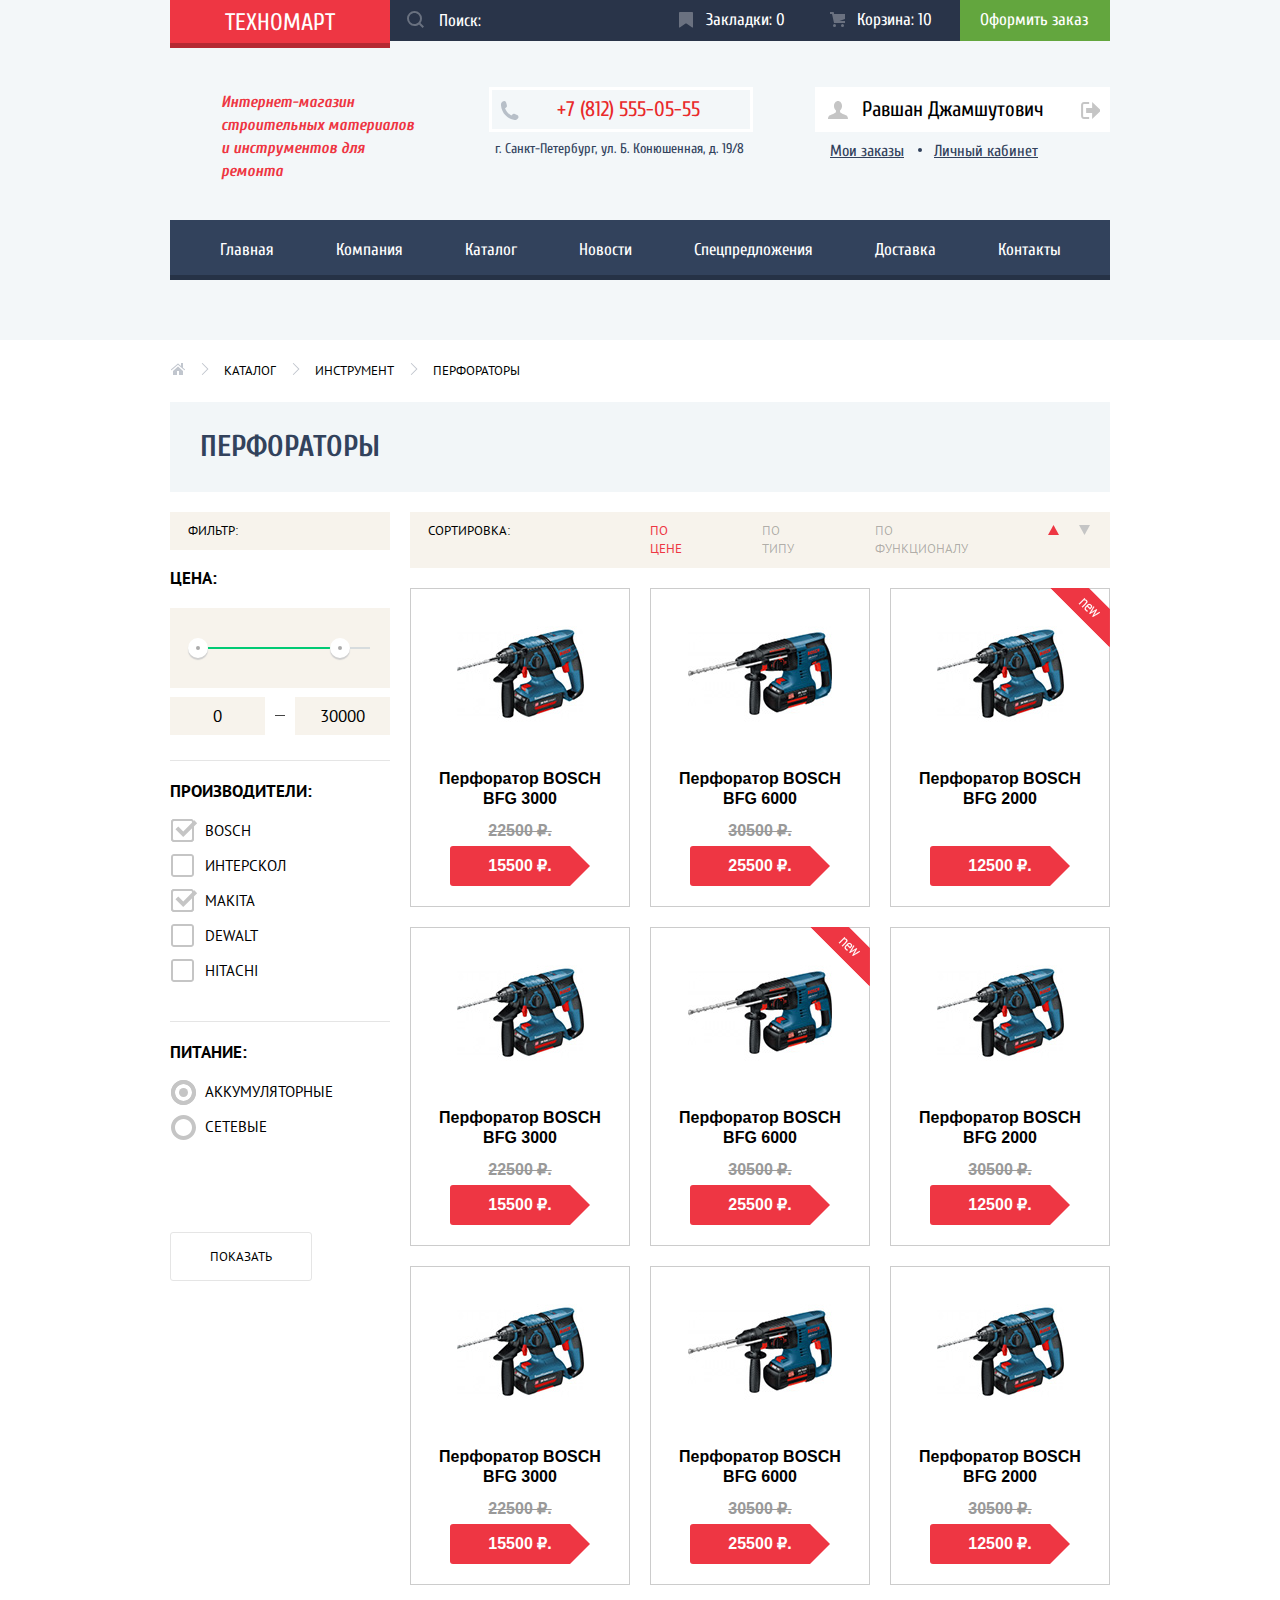
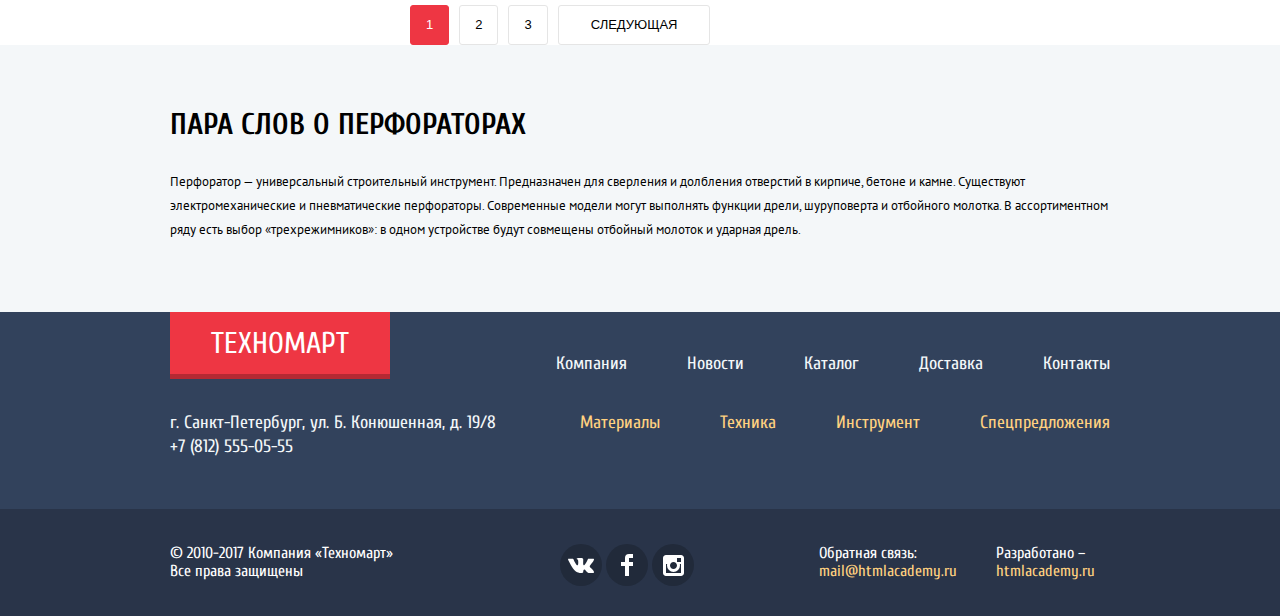
==== catalog.html @ 23a078c1 "2 линка в блоке юзер-меню" ====
<!DOCTYPE html>
<html lang="ru">
  <head>
    <meta charset="utf-8">
    <title>HTML Academy: Техномарт</title>
    <link href="css/normalize.css" rel="stylesheet">
    <link href="css/style.css" rel="stylesheet">
  </head>
  <body>    
    <header class="main-header">
      <div class="container">
        <div class="header-top">
          <a class="header-logo" href="index.html">Техномарт</a>
          <form class="search">
            <input class="input" type="text" placeholder="Поиск:">
            <button class="visually-hidden" type="submit">Найти</button>
          </form>
          <a class="book-cart" href="#">Закладки: 0</a>
          <a class="book-cart cart" href="#">Корзина: 10</a>
          <a class="checkout" href="#">Оформить заказ</a>
        </div>
      </div>
      <div class="container">
        <div class="header-middle">
          <h1 class="heading">Интернет-магазин строительных материалов и инструментов для ремонта</h1>
          <div class="header-contacts">
            <a href="tel:+78125550555">+7 (812) 555-05-55</a>
            <p>г. Санкт-Петербург, ул. Б. Конюшенная, д. 19/8</p>
          </div>
          <div class="menu">
            <ul class="user-menu-exit">
              <li><a class="catalog-user-name" href="#">Равшан Джамшутович</a></li>
              <li><a class="catalog-user-logout" href="#"></a></li>
            </ul>
            <ul class="user-menu">
              <li><a href="#">Мои заказы</a></li>
              <li><a href="#">Личный кабинет</a></li>
            </ul>
          </div>
        </div>
      </div>
      <div class="container">
        <nav class="main-navigation">
          <ul class="header-top-navigation">
            <li><a href="index.html">Главная</a></li>
            <li><a href="about-us.html">Компания</a></li>
            <li><a>Каталог</a></li>
            <li><a href="news.html">Новости</a></li>
            <li><a href="special-offers.html">Спецпредложения</a></li>
            <li><a href="delivery.html">Доставка</a></li>
            <li><a href="contacts.html">Контакты</a></li>
          </ul>
        </nav>
      </div>
    </header>
    
    <div class="container">
      <ul class="breadcrumbs-catalog">
        <li>
          <a href="index.html"><svg class="home" xmlns="http://www.w3.org/2000/svg" width="15" height="12" viewBox="0 0 15 12"><g fill="#C1C6CE"><path d="M3 8v4h4V8h2v4h4V8L8 3.516z"/><path d="M14.831 6.365L13 4.751V0h-2v2.987L8.332.635c-.02-.017-.043-.023-.064-.037a.465.465 0 0 0-.08-.047.551.551 0 0 0-.095-.024C8.062.521 8.032.515 8 .515c-.031 0-.061.006-.092.012a.46.46 0 0 0-.095.025c-.028.011-.053.029-.08.046-.021.014-.045.02-.064.037l-6.498 5.73a.501.501 0 0 0 .33.875.497.497 0 0 0 .331-.125L8 1.677l6.169 5.438a.501.501 0 0 0 .662-.75z"/></g></svg></a><svg xmlns="http://www.w3.org/2000/svg" width="8" height="12" viewBox="0 0 8 12"><path fill="#C1C6CE" d="M7.237 5.642L1.729.133a.506.506 0 1 0-.716.716L6.163 6l-5.151 5.15a.507.507 0 0 0 .716.717l5.509-5.509a.504.504 0 0 0 0-.716z"/></svg>
        </li>
        <li>
          <a href="catalog.html">Каталог</a><svg xmlns="http://www.w3.org/2000/svg" width="8" height="12" viewBox="0 0 8 12"><path fill="#C1C6CE" d="M7.237 5.642L1.729.133a.506.506 0 1 0-.716.716L6.163 6l-5.151 5.15a.507.507 0 0 0 .716.717l5.509-5.509a.504.504 0 0 0 0-.716z"/></svg>
        </li>
        <li>
          <a href="#">Инструмент</a><svg xmlns="http://www.w3.org/2000/svg" width="8" height="12" viewBox="0 0 8 12"><path fill="#C1C6CE" d="M7.237 5.642L1.729.133a.506.506 0 1 0-.716.716L6.163 6l-5.151 5.15a.507.507 0 0 0 .716.717l5.509-5.509a.504.504 0 0 0 0-.716z"/></svg>
        </li>
        <li>
          <a>Перфораторы</a>
        </li>
      </ul>
    </div>

    <main>
      <div class="container">
        <div class="catalog-h1">
          <h1>Перфораторы</h1>
        </div>
        <div class="catalog-columns">
          <section class="container-filters">            
            <form class="filter" method="get" action="#">
              <h2 class="filter-h2">Фильтр:</h2>
              <fieldset class="filter-item">
                <legend>Цена:</legend>
                <div class="range-filter">
                  <div class="range-controls">
                    <div class="scale">
                      <div class="bar"></div>
                    </div>
                    <div class="toggle toggle-min"></div>
                    <div class="toggle toggle-max"></div>
                  </div>
                  <div class="price-controls">
                    <label class="min-price">
                      <input name="min-price" type="text" value="0">
                    </label>                    
                    <label class="max-price"><span class="hyphen"></span>
                      <input name="max-price" type="text" value="30000">
                    </label>
                  </div>                  
                </div>
              </fieldset>

              <fieldset class="filter-item">
                <legend>Производители:</legend>
                <ul>
                  <li class="filter-option">
                    <input class="visually-hidden filter-input filter-input-checkbox" type="checkbox" name="bosch" id="filter-bosch" checked>
                    <label for="filter-bosch">bosch</label>
                  </li>
                  <li class="filter-option">
                    <input class="visually-hidden filter-input filter-input-checkbox" type="checkbox" name="interskol" id="filter-interskol">
                    <label for="filter-interskol">интерскол</label>
                  </li>
                  <li class="filter-option">
                    <input class="visually-hidden filter-input filter-input-checkbox" type="checkbox" name="manufacturers" id="filter-makita" checked>
                    <label for="filter-makita">makita</label>
                  </li>
                  <li class="filter-option">
                    <input class="visually-hidden filter-input filter-input-checkbox" type="checkbox" name="manufacturers" id="filter-dewalt">
                    <label for="filter-dewalt">dewalt</label>
                  </li>
                  <li class="filter-option">
                    <input class="visually-hidden filter-input filter-input-checkbox" type="checkbox" name="manufacturers" id="filter-hitachi">
                    <label for="filter-hitachi">hitachi</label>
                  </li>
                </ul>
              </fieldset>

              <fieldset class="filter-item">
                <legend>Питание:</legend>
                <ul>
                  <li class="filter-option">
                    <input class="visually-hidden filter-input filter-input-radio" type="radio" id="filter-accumulator" name="power" value="accumulator" checked>
                    <label for="filter-accumulator">аккумуляторные</label>
                  </li>
                  <li class="filter-option">
                    <input class="visually-hidden filter-input filter-input-radio" type="radio" id="filter-networked" name="power" value="networked">
                    <label for="filter-networked">сетевые</label>
                  </li>
                </ul>
              </fieldset>
              <button type="submit" class="filter-button">Показать</button>
            </form>
          </section>

          <section class="catalog-items">            
            <div class="sort">
              <h2>Сортировка:</h2>
              <ul class="sort-list">
                <li><a class="by-price" href="#">по цене</a></li>
                <li><a class="type" href="#">по типу</a></li>
                <li><a class="by-functionality" href="#">по функционалу</a></li>
                <li><a class="up" href="#"><svg xmlns="http://www.w3.org/2000/svg" width="11" height="10" viewBox="0 0 11 10"><path fill="#ee3643" d="M5.5 0L0 10h11z"/></svg></a></li>
                <li><a class="down" href="#"><svg xmlns="http://www.w3.org/2000/svg" width="11" height="10" viewBox="0 0 11 10"><path fill="#c5c5c5" d="M5.5 10L0 0h11"/></svg></a></li>
              </ul>
            </div>

            <div class="column">
              <div class="catalog-item">
                <div class="actions">
                  <a class="buy" href="#">Купить</a>
                  <a class="bookmark" href="#">В закладки</a>
                </div>
                <figure class="image">
                  <img class="catalog-item-image" src="img/snippet-3.jpg" width="127" height="112" alt="Перфоратор BOSCH BFG 3000">
                </figure>
                <div class="title">Перфоратор BOSCH BFG 3000</div>
                <div class="old-price">22500 ₽.</div>
                <div class="new-price">15500 ₽.</div>
              </div>
              <div class="catalog-item">
                <div class="actions">
                  <a class="buy" href="#">Купить</a>
                  <a class="bookmark" href="#">В закладки</a>
                </div>
                <figure class="image">
                  <img class="catalog-item-image" src="img/snippet-2.jpg" width="144" height="128" alt="Перфоратор BOSCH BFG 6000">
                </figure>
                <div class="title">Перфоратор BOSCH BFG 6000</div>
                <div class="old-price">30500 ₽.</div>
                <div class="new-price">25500 ₽.</div>
              </div>
              <div class="catalog-item">
                <div class="flag flag-new">Новинка</div>
                <div class="actions">
                  <a class="buy" href="#">Купить</a>
                  <a class="bookmark" href="#">В закладки</a>
                </div>
                <figure class="image">
                  <img class="catalog-item-image" src="img/snippet-3.jpg" width="127" height="112" alt="Перфоратор BOSCH BFG 2000">
                </figure>
                <div class="title">Перфоратор BOSCH BFG 2000</div>
                <div class="old-price hidden">22500 ₽.</div>
                <div class="new-price">12500 ₽.</div>
              </div>
              <div class="catalog-item">
                <div class="actions">
                  <a class="buy" href="#">Купить</a>
                  <a class="bookmark" href="#">В закладки</a>
                </div>
                <figure class="image">
                  <img class="catalog-item-image" src="img/snippet-3.jpg" width="127" height="112" alt="Перфоратор BOSCH BFG 3000">
                </figure>
                <div class="title">Перфоратор BOSCH BFG 3000</div>
                <div class="old-price">22500 ₽.</div>
                <div class="new-price">15500 ₽.</div>
              </div>
              <div class="catalog-item">
                <div class="flag flag-new">Новинка</div>
                <div class="actions">
                  <a class="buy" href="#">Купить</a>
                  <a class="bookmark" href="#">В закладки</a>
                </div>
                <figure class="image">
                  <img class="catalog-item-image" src="img/snippet-2.jpg" width="144" height="128" alt="Перфоратор BOSCH BFG 6000">
                </figure>
                <div class="title">Перфоратор BOSCH BFG 6000</div>
                <div class="old-price">30500 ₽.</div>
                <div class="new-price">25500 ₽.</div>
              </div>
              <div class="catalog-item">
                <div class="actions">
                  <a class="buy" href="#">Купить</a>
                  <a class="bookmark" href="#">В закладки</a>
                </div>
                <figure class="image">
                  <img class="catalog-item-image" src="img/snippet-3.jpg" width="127" height="112" alt="Перфоратор BOSCH BFG 2000">
                </figure>
                <div class="title">Перфоратор BOSCH BFG 2000</div>
                <div class="old-price">30500 ₽.</div>
                <div class="new-price">12500 ₽.</div>
              </div>
              <div class="catalog-item">
                <div class="actions">
                  <a class="buy" href="#">Купить</a>
                  <a class="bookmark" href="#">В закладки</a>
                </div>
                <figure class="image">
                  <img class="catalog-item-image" src="img/snippet-3.jpg" width="127" height="112" alt="Перфоратор BOSCH BFG 3000">
                </figure>
                <div class="title">Перфоратор BOSCH BFG 3000</div>
                <div class="old-price">22500 ₽.</div>
                <div class="new-price">15500 ₽.</div>
              </div>
              <div class="catalog-item">
                <div class="actions">
                  <a class="buy" href="#">Купить</a>
                  <a class="bookmark" href="#">В закладки</a>
                </div>
                <figure class="image">
                  <img class="catalog-item-image" src="img/snippet-2.jpg" width="144" height="128" alt="Перфоратор BOSCH BFG 6000">
                </figure>
                <div class="title">Перфоратор BOSCH BFG 6000</div>
                <div class="old-price">30500 ₽.</div>
                <div class="new-price">25500 ₽.</div>
              </div>
              <div class="catalog-item">
                <div class="actions">
                  <a class="buy" href="#">Купить</a>
                  <a class="bookmark" href="#">В закладки</a>
                </div>
                <figure class="image">
                  <img class="catalog-item-image" src="img/snippet-3.jpg" width="127" height="112" alt="Перфоратор BOSCH BFG 2000">
                </figure>
                <div class="title">Перфоратор BOSCH BFG 2000</div>
                <div class="old-price">30500 ₽.</div>
                <div class="new-price">12500 ₽.</div>
              </div>              
            </div>

            <ul class="pagination-list">
              <li class="pagination-item pagination-item-current"><a>1</a></li>
              <li class="pagination-item"><a href="#">2</a></li>
              <li class="pagination-item"><a href="#">3</a></li>
              <li class="pagination-item pagination-next"><a href="#">Следующая</a></li>
            </ul>
          </section>
        </div>
      </div>

      <div class="description">
        <div class="container">
          <h2>Пара слов о перфораторах</h2>
          <p>
            Перфоратор — универсальный строительный инструмент. Предназначен для сверления и долбления отверстий в кирпиче, бетоне и камне.
            Существуют электромеханические и пневматические перфораторы. Современные модели могут выполнять функции дрели, шуруповерта и отбойного молотка. В ассортиментном ряду есть выбор «трехрежимников»: в одном устройстве будут совмещены отбойный молоток и ударная дрель.
          </p>
        </div>
      </div>
    </main>

    <footer class="main-footer">
      <div class="container">
        <div class="footer-top">
          <a class="footer-logo">Техномарт</a>
          <ul class="footer-top-nav">
            <li><a href="#">Компания</a></li>
            <li><a href="#">Новости</a></li>
            <li><a href="catalog.html">Каталог</a></li>
            <li><a href="#">Доставка</a></li>
            <li><a href="#">Контакты</a></li>
          </ul>
        </div>
        <div class="footer-middle">
          <address class="footer-contacts">
            г. Санкт-Петербург, ул. Б. Конюшенная, д. 19/8<br>
            +7 (812) 555-05-55
          </address>
          <ul class="footer-bottom-nav">
            <li><a href="materials.html">Материалы</a></li>
            <li><a href="equipment.html">Техника</a></li>
            <li><a href="tool.html">Инструмент</a></li>
            <li><a href="special-offers.html">Спецпредложения</a></li>
          </ul>
        </div>
      </div>
      <div class="footer-bottom-block">
        <div class="container">
          <div class="footer-bottom">
            <p class="copyright">
              &copy; 2010-2017 Компания «Техномарт»<br>
              Все права защищены
            </p>
            <ul class="social-buttons">
              <li><a class="social-button" href="#" aria-label="Вконтакте"><svg xmlns="http://www.w3.org/2000/svg" width="26" height="15" viewBox="0 0 26 15"><path fill="#FFF" d="M16.138 11.51c.956-.309 2.18 2.04 3.483 2.939.978.681 1.727.534 1.727.534l3.473-.05s1.815-.112.957-1.554c-.071-.12-.503-1.069-2.585-3.022-2.177-2.043-1.882-1.712.739-5.244 1.597-2.153 2.236-3.468 2.036-4.028-.192-.539-1.365-.399-1.365-.399L20.69.713c-.381.001-.704.119-.851.515-.003.004-.621 1.666-1.445 3.079-1.741 2.989-2.436 3.148-2.724 2.961-.661-.433-.494-1.737-.494-2.664 0-2.897.432-4.105-.846-4.417-.427-.104-.739-.172-1.828-.182-1.392-.021-2.574 0-3.244.329-.445.223-.786.712-.579.74.26.035.843.16 1.155.586.401.552.389 1.789.389 1.789s.229 3.411-.54 3.834c-.528.29-1.25-.302-2.803-3.016-.793-1.388-1.392-2.922-1.392-2.922s-.116-.285-.326-.441c-.25-.185-.6-.244-.6-.244L.848.684S.29.7.085.946c-.182.218-.015.668-.015.668s2.909 6.881 6.203 10.347c3.02 3.182 6.452 2.971 6.452 2.971h1.555s.469-.054.709-.312c.224-.24.214-.691.214-.691s-.031-2.109.935-2.419z"/></svg></a></li>
              <li><a class="social-button" href="#" aria-label="Фейсбук"><svg xmlns="http://www.w3.org/2000/svg" width="12" height="22" viewBox="0 0 12 22"><path fill="#FFF" d="M12 4V0H8a4 4 0 0 0-4 4v4H0v4h4v10h4V12h4V8H8V4h4z"/></svg></a></li>
              <li><a class="social-button" href="#" aria-label="Инстаграм"><svg xmlns="http://www.w3.org/2000/svg" width="21" height="21" viewBox="0 0 21 21"><path fill="#FFF" d="M18 0H3C1.35 0 0 1.35 0 3v15c0 1.65 1.35 3 3 3h15c1.65 0 3-1.35 3-3V3c0-1.65-1.35-3-3-3zm-7.5 7c1.93 0 3.5 1.57 3.5 3.5S12.43 14 10.5 14 7 12.43 7 10.5 8.57 7 10.5 7zM18 18H3V9h1.181A6.504 6.504 0 0 0 4 10.5a6.5 6.5 0 1 0 13 0 6.45 6.45 0 0 0-.181-1.5H18v9zm0-11h-4V3h4v4z"/></svg></a></li>
            </ul> 
            <p class="academy">
              Обратная связь:
              <a href="mailto:mail@htmlacademy.ru">mail@htmlacademy.ru</a>
            </p>
            <p class="academy">
              Разработано &#8211;
              <a href="https://htmlacademy.ru/intensive/htmlcss">htmlacademy.ru</a>
            </p>
          </div>
        </div>
      </div>
    </footer>

    <section class="modal modal-cart visually-hidden">
      <p>Товар добавлен в корзину!</p>
      <div class="buttonz">
        <a class="modal-cart-button" href="#" tabindex="0">Оформить заказ</a>
        <a class="modal-cart-button" href="#" tabindex="0">Продолжить покупки</a>
      </div>
      <button class="modal-close" type="button">Закрыть</button>
    </section>    
  </body>
</html>
---- css/style.css ----
@import url(https://fonts.googleapis.com/css?family=Cuprum:400,400i,700|PT+Sans:400,700&amp;subset=cyrillic);

body {
  margin: 0;

  font-weight: normal;
  font-family: "Cuprum", Arial, sans-serif;
  color: #000000;

  background-color: #ffffff;
}

a {
  text-decoration: none;
}

ul {
  list-style: none;
}

.container {
  width: 940px;
  margin: 0 auto;
  padding: 0 10px;
}

.header-container {
  display: flex;
  flex-direction: column;
}

.catalog-item .hidden {
  visibility: hidden;
}

.visually-hidden:not(:focus):not(:active),
input[type="checkbox"].visually-hidden,
input[type="radio"].visually-hidden {
  position: absolute;

  width: 1px;
  height: 1px;
  margin: -1px;
  padding: 0;
  overflow: hidden;

  white-space: nowrap;

  border: 0;

  clip: rect(0 0 0 0);
  clip-path: inset(100%);
}

.main-header {
  width: 100%;
  padding-bottom: 60px;

  background-color: #f3f7f9;
}

.header-top {
  position: relative;

  display: flex;
  flex-wrap: wrap;
  justify-content: flex-end;
  margin-bottom: 46px;

  background-color: #293449;
}

.header-middle {
  display: flex;
  justify-content: space-between;
  margin-bottom: 37px;
}


.header-top a {
  display: block;
  padding-top: 11px;
  padding-bottom: 12px;

  font-size: 17px;
  line-height: 18px;
  text-align: center;
  color: #ffffff;
}

.header-top .header-logo {
  position: absolute;
  top: 0;
  left: 0;

  min-width: 220px;
  padding-top: 11px;
  padding-bottom: 13px;

  font-size: 24px;
  line-height: 24px;
  color: #ffffff;
  text-transform: uppercase;

  background-color: #ee3643;
  box-shadow: inset 0 -5px 0 0 rgba(0, 0, 0, 0.24);
}

.header-logo:hover {
  background-color: #ca2c37;
}

.header-logo:active {
  background-color: #ba2732;
}

.header-top .search {
  position: absolute;
  left: 220px;

  display: block;
  width: 270px;
}

.search input {
  position: relative;

  min-width: 220px;
  padding-top: 12px;
  padding-bottom: 11px;
  padding-left: 49px;

  font-size: 17px;
  line-height: 18px;

  background-color: #293449;
  background-image: url("../img/sprites/icon-search.svg");
  background-repeat: no-repeat;
  background-position: top 11px left 17px;
  border: 0;
}

.search input:hover {
  background-color: #212a3a;
  background-image: url("../img/sprites/icon-search-white.svg");
}

.search input:active {
  background-color: #293449;
}

.search input:focus {
  background-color: #ffffff;
  background-image: url("../img/sprites/icon-search-focus.svg");
}

.search input::-webkit-input-placeholder {
  color: #ffffff;
}
.search input::-moz-placeholder {
  color: #ffffff;
}
.search input::-ms-input-placeholder {
  color: #ffffff;
}
.search input::placeholder {
  color: #ffffff;
}

.search input:focus::-webkit-input-placeholder {
  color: #000000;
}
.search input:focus::-moz-placeholder {
  color: #000000;
}
.search input:focus::-ms-input-placeholder {
  color: #000000;
}
.search input:focus::placeholder {
  color: #000000;
}

.header-top .book-cart {
  position: relative;

  padding-right: 28px;
  padding-left: 44px;
}

.book-cart:hover {
  background-color: #212a3a;
}

.book-cart:active {
  color: rgba(255, 255, 255, 0.6);

  background-color: #161d29;
}

.book-cart::before {
  content: "";
  position: absolute;
  top: 12px;
  left: 17px;

  width: 15px;
  height: 16px;

  background-image: url("../img/sprites/icon-bookmark.svg");
  background-repeat: no-repeat;
  background-position: 0 0;
  opacity: 0.3;
}

.cart::before {
  background-image: url("../img/sprites/icon-cart.svg");
}

.book-cart:hover::before {
  opacity: 1;
}

.book-cart:active::before {
  opacity: 0.6;
}

.book-cart:focus::before {
  opacity: 0.5;
}

.checkout {
  padding-right: 22px;
  padding-left: 20px;

  background-color: #63a63e;
}

.checkout:hover {
  background-color: #5fbb2d;
}

.checkout:active {
  color: rgba(255, 255, 255, 0.5);

  background-color: #518534;
}

.heading {
  width: 200px;
  margin: 0;
  margin-right: 55px;
  padding-left: 51px;

  font-size: 16px;
  line-height: 23px;
  color: #ee3643;
  font-style: italic;
}

.header-middle h1 {
  padding-top: 4px;
}

.header-contacts {
  display: flex;
  flex-direction: column;
  margin-right: 50px;

  font-family: "Cuprum", Arial, sans-serif;
}

.header-contacts a {
  position: relative;

  width: auto;
  padding-top: 9px;
  padding-right: 50px;
  padding-bottom: 9px;
  padding-left: 65px;

  font-size: 21px;
  line-height: 21px;
  text-align: center;
  color: #e9292a;

  border: 3px solid #ffffff;
}

.header-contacts a::before {
  content: "";
  position: absolute;
  top: 11px;
  left: 8px;

  width: 19px;
  height: 19px;

  background-image: url("../img/sprites/icon-phone.svg");
  background-repeat: no-repeat;
  background-position: 0 0;
}

.header-contacts p {
  margin: 0;
  padding-top: 5px;
  padding-left: 6px;

  font-size: 14px;
  line-height: 24px;
  color: #32425c;
}

.user-login {
  display: flex;
  margin: 0;
  padding: 0;

  font-size: 21px;
  line-height: 21px;
}

.user-login a {
  display: block;
  padding-top: 14px;
  padding-right: 25px;
  padding-bottom: 15px;
  padding-left: 25px;

  color: #000000;

  background-color: #ffffff;
}

.user-login li:first-child {
  margin-right: 10px;
}

.user-login a:hover {
  color: #ee3643;
}

.user-login a:active {
  color: rgba(0, 0, 0, 0.3);
}

.user-login .enter {
  position: relative;

  padding-left: 42px;
}

.enter::before {
  content: "";
  position: absolute;
  top: 16px;
  left: 10px;

  width: 20px;
  height: 17px;

  background-image: url("../img/sprites/icon-login.svg");
  background-repeat: no-repeat;
  background-position: 0 0;
}

.enter:hover::before {
  background-image: url("../img/sprites/icon-login-hover.svg");
}

.enter:active::before {
  background-image: url("../img/sprites/icon-login.svg");
}

.user-menu-exit {
  display: flex;
  justify-content: space-between;
  margin: 0;
  padding: 0;
}

.user-menu-exit .catalog-user-name {
  position: relative;

  display: block;
  padding-top: 12px;
  padding-right: 20px;
  padding-bottom: 12px;
  padding-left: 47px;

  font-size: 21px;
  line-height: 21px;
  color: #000000;

  background-color: #ffffff;
}

.user-menu-exit .catalog-user-name:hover {
  color: #ee3643;
}

.user-menu-exit .catalog-user-name:active {
  color: rgba(0, 0, 0, 0.3);
}

.user-menu-exit .catalog-user-name::before {
  content: "";
  position: absolute;
  top: 14px;
  left: 13px;

  width: 20px;
  height: 18px;

  background-image: url("../img/sprites/icon-user.svg");
  background-repeat: no-repeat;
  background-position: 0 0;
}

.user-menu-exit .catalog-user-name:hover::before {
  background-image: url("../img/sprites/icon-user-hover.svg");
}

.user-menu-exit .catalog-user-name:active::before {
  background-image: url("../img/sprites/icon-user.svg");
}

.user-menu-exit .catalog-user-logout {
  position: relative;

  display: block;
  padding-top: 25px;
  padding-right: 26px;
  padding-bottom: 20px;
  padding-left: 20px;

  background-color: #ffffff;
}

.user-menu-exit .catalog-user-logout::after {
  content: "";
  position: absolute;
  top: 15px;
  right: 10px;

  width: 20px;
  height: 17px;

  background-image: url("../img/sprites/icon-logout.svg");
  background-repeat: no-repeat;
  background-position: 0 0;
}

.user-menu-exit .catalog-user-logout:hover::after {
  background-image: url("../img/sprites/icon-logout-hover.svg");
}

.user-menu-exit .catalog-user-logout:active::after {
  background-image: url("../img/sprites/icon-logout.svg");
}

.user-menu {
  position: relative;

  display: flex;
  justify-content: flex-start;
  margin: 0;
  padding: 0;
}

.user-menu li:nth-child(2n)::before {
  content: "";
  position: absolute;
  top: 16px;
  left: 103px;

  width: 4px;
  height: 4px;

  background-color: #32425c;
  border-radius: 50%;
}

.user-menu a {
  display: block;
  padding: 10px 15px;

  color: #32425c;
  text-decoration: underline;
}

.user-menu-exit {
  font-size: 21px;
}

.user-menu-exit a {
  color: #000000;
}

.user-menu-exit a:active {
  color: rgba(0, 0, 0, 0.3);
}

.user-menu {
  font-size: 16px;
  line-height: 18px;
}

.user-menu a {
  color: #32425c;
  text-decoration: underline;
}

.user-menu a:hover {
  color: #ee3643;
}

.user-menu a:active {
  color: rgba(50, 66, 92, 0.3);
}

.breadcrumbs-catalog {
  display: flex;
  flex-wrap: wrap;
  justify-content: flex-start;
  margin: 0;
  padding: 0;
  padding-top: 22px;
  padding-bottom: 22px;

  font-size: 13px;
  line-height: 18px;
  font-family: "PT Sans", Arial, sans-serif;
  color: #000000;
  text-transform: uppercase;
}

.breadcrumbs-catalog a {
  color: #000000;
}

.breadcrumbs-catalog li {
  position: relative;

  margin-right: 15px;
}

.breadcrumbs-catalog svg {
  margin-left: 16px;
}

.breadcrumbs-catalog .home {
  margin-left: 0;
}

.main-navigation {
  display: flex;
  flex-direction: column;
  align-items: center;

  background-color: #32425c;
  box-shadow: inset 0 -5px 0 0 rgba(0, 0, 0, 0.24);
}

.footer-top-navigation,
.header-top-navigation {
  display: flex;
  flex-wrap: wrap;
  margin: 0;
  padding: 0;
}

.header-top-navigation a {
  display: block;
  padding-top: 21px;
  padding-right: 31px;
  padding-bottom: 22px;
  padding-left: 31px;

  font-size: 17px;
  line-height: 17px;
  color: #ffffff;
}

.header-top-navigation a:hover {
  color: #ffffff;

  background-color: #293449;
}

.header-top-navigation a:active {
  color: rgba(255, 255, 255, 0.5);

  background-color: #1d2739;
}

.promo-list {
  display: flex;
  justify-content: space-between;
  margin: 0;
}

.promo-list h3 {
  position: relative;
  top: 22px;
  left: 23px;

  margin: 0;

  font-size: 24px;
  line-height: 30px;
  color: #ffffff;
}

.promo-list li {
  position: relative;
}

.promo-list .promo-item-1::before {
  content: "";
  position: absolute;
  top: 31px;
  right: 43px;

  width: 44px;
  height: 65px;

  background-image: url("../img/sprites/icon-1.svg");
  background-repeat: no-repeat;
  background-position: 0 0;
}

.promo-list .promo-item-2::before {
  content: "";
  position: absolute;
  top: 33px;
  right: 28px;

  width: 75px;
  height: 61px;

  background-image: url("../img/sprites/icon-2.svg");
  background-repeat: no-repeat;
  background-position: 0 0;
}

.promo-list .promo-item-3::before {
  content: "";
  position: absolute;
  top: 31px;
  right: 31px;

  width: 78px;
  height: 62px;

  background-image: url("../img/sprites/icon-3.svg");
  background-repeat: no-repeat;
  background-position: 0 0;
}

.promo-right .promo-item-4::before {
  content: "";
  position: absolute;
  top: 26px;
  right: 45px;

  width: 59px;
  height: 72px;

  background-image: url("../img/sprites/icon-4.svg");
  background-repeat: no-repeat;
  background-position: 0 0;
}

.promo-right .promo-item-5::before {
  content: "";
  position: absolute;
  top: 32px;
  right: 31px;

  width: 78px;
  height: 63px;

  background-image: url("../img/sprites/icon-5.svg");
  background-repeat: no-repeat;
  background-position: 0 0;
}

.promo-list a {
  position: absolute;
  bottom: 21px;
  left: 25px;

  display: block;
  min-width: 135px;
  padding-top: 10px;
  padding-bottom: 10px;

  font-size: 14px;
  line-height: 18px;
  text-align: center;
  color: #ffffff;
  text-transform: uppercase;

  background-color: rgba(0, 0, 0, 0.1);
}

.promo-top .promo-list {
  padding-left: 0;
}

.promo-top {
  margin-top: 59px;
  margin-bottom: 20px;
}

.promo-list a:hover {
  background-color: rgba(0, 0, 0, 0.2);
}

.promo-list a:active {
  background-color: rgba(0, 0, 0, 0.3);
}

.promo-item-1 {
  width: 300px;
  min-height: 123px;

  background-color: #ffbf47;
}

.promo-item-2 {
  width: 300px;
  min-height: 123px;

  background-color: #3bbce3;
}

.promo-item-3 {
  width: 300px;
  min-height: 123px;

  background-color: #dc91d8;
}

.promo-right {
  display: flex;
  flex-direction: column;
}

.promo-list-right h3 {
  position: relative;
  top: 24px;
  left: 23px;

  margin: 0;

  font-size: 24px;
  line-height: 30px;
  color: #ffffff;
}

.promo-list-right li {
  position: relative;
}

.promo-list-right a {
  position: absolute;
  bottom: 22px;
  left: 25px;

  display: block;
  min-width: 135px;
  padding-top: 10px;
  padding-bottom: 10px;

  font-size: 14px;
  line-height: 18px;
  text-align: center;
  color: #ffffff;
  text-transform: uppercase;

  background-color: rgba(0, 0, 0, 0.1);
}

.promo-list-right {
  margin: 0;
  padding-left: 0;
}

.promo-item-4 {
  width: 300px;
  min-height: 123px;
  margin-bottom: 20px;

  background-color: #8ed78f;
}

.promo-item-5 {
  width: 300px;
  min-height: 123px;

  background-color: #ffc047;
}

.promo-bottom {
  display: flex;
  flex-direction: row;
  justify-content: space-between;
  margin-bottom: 53px;
}

.slider-container {
  position: relative;

  box-sizing: border-box;
}

.carousel-control-prev-icon {
  content: "";
  position: absolute;
  top: 114px;
  left: 25px;
  z-index: 1;

  width: 22px;
  height: 40px;

  background-image: url(../img/sprites/icon-left.svg);
  cursor: pointer;
}

.carousel-control-next-icon {
  content: "";
  position: absolute;
  top: 114px;
  right: 25px;
  z-index: 1;

  width: 22px;
  height: 40px;

  background-image: url(../img/sprites/icon-right.svg);
  cursor: pointer;
}

.slider {
  position: relative;
}

.slider-controls {
  position: absolute;
  bottom: 36px;
  left: 50%;
  z-index: 100;

  min-width: 100px;
  height: 10px;
  padding-left: 7px;

  font-size: 0;
  text-align: center;

  transform: translateX(-50%);
}

.slider-controls label {
  position: relative;

  display: inline-block;
  width: 10px;
  height: 10px;
  margin-right: 10px;

  border-radius: 50%;
  cursor: pointer;
}

.slider-controls label::after {
  content: "";
  position: absolute;
  top: 0;
  left: 0;
  z-index: 1;

  width: 10px;
  height: 10px;

  background: #ffffff;
  border-radius: 50%;
}

.slider-list {
  margin: 0;
  padding: 0;

  list-style: none;
}

.slider-item {
  display: none;
  width: 570px;
  height: 217px;
  margin: 0 auto;
  padding-top: 27px;
  padding-right: 25px;
  padding-bottom: 22px;
  padding-left: 25px;
}

.slider-item:nth-child(1) {
  background-image: url("../img/ravshan.jpg");
  background-repeat: no-repeat;
  background-position: center;
}

.slider-item:nth-child(2) {
  background-image: url("../img/jamshut.jpg");
  background-repeat: no-repeat;
  background-position: center;
}

#product-1:checked ~ .slider-list .slider-item:nth-child(1) {
  display: block;
}

#product-2:checked ~ .slider-list .slider-item:nth-child(2) {
  display: block;
}

#product-1:checked ~ .slider-controls .slider-controls-item--1::before,
#product-2:checked ~ .slider-controls .slider-controls-item--2::before {
  content: "";
  position: absolute;
  top: 5px;
  left: 0;
  z-index: 2;

  width: 6px;
  height: 6px;

  background-color: inherit;
  background-color: #ee3643;
  border: 2px solid #ffffff;
  border-radius: 50%;
}

.slider-item h3 {
  margin: 0;
  margin-bottom: 5px;

  font-weight: 700;
  font-size: 36px;
  line-height: 36px;
  color: #ffffff;
  text-transform: uppercase;
}

.slider-item p {
  margin: 0;

  color: #ffffff;
}

.slider-button {
  position: absolute;
  bottom: 22px;
  z-index: 10;

  display: block;
  width: 195px;
  padding: 10px 0;

  font-size: 14px;
  line-height: 18px;
  text-align: center;
  color: #ffffff;
  text-transform: uppercase;

  background-color: #ee3643;
  border: none;
  border-radius: 3px;
  cursor: pointer;
}

.slider-button:hover,
.slider-button:focus {
  background-color: #ca2c37;
}

.slider-button:active {
  background-color: #ba2732;
}

div.tab-frame {
  position: relative;

  min-height: 285px;
}

.shadow {
  content: "";
  position: absolute;
  bottom: 54px;
  left: 230px;

  width: 10px;
  height: 279px;

  background-image: url("../img/shadow.png");
  background-repeat: no-repeat;
}

div.tab-frame input {
  display: none;
}
div.tab-frame label {
  position: absolute;

  display: block;
  min-width: 194px;
  padding: 15px 23px;

  font-weight: bold;
  font-size: 21px;
  line-height: 30px;
  color: #ffffff;

  background-color: #32425c;
  border-top: 1px solid #4d637b;
  cursor: pointer;
}

div.tab-frame input:checked + label {
  color: #32425c;

  background-color: #ffffff;
  border-top: 1px solid #ffffff;
  cursor: default;
}

.tab-frame label:nth-child(2) {
  top: 0;
}

.tab-frame label:nth-child(4) {
  top: 61px;
}

.tab-frame label:nth-child(6) {
  top: 122px;
}

div.tab-frame div.tab {
  display: none;
  padding: 5px 10px;
}

div.tab-frame input:nth-of-type(1):checked ~ .tab:nth-of-type(1) {
  background-image: url(../img/delivery.png);
  background-repeat: no-repeat;
  background-position: top right;
}

div.tab-frame input:nth-of-type(2):checked ~ .tab:nth-of-type(2) {
  background-image: url(../img/warranty.png);
  background-repeat: no-repeat;
  background-position: top right;
}

div.tab-frame input:nth-of-type(3):checked ~ .tab:nth-of-type(3) {
  background-image: url(../img/credit.png);
  background-repeat: no-repeat;
  background-position: top right;
}

div.tab-frame input:nth-of-type(1):checked ~ .tab:nth-of-type(1),
div.tab-frame input:nth-of-type(2):checked ~ .tab:nth-of-type(2),
div.tab-frame input:nth-of-type(3):checked ~ .tab:nth-of-type(3) {
  position: absolute;
  top: 0;
  right: 0;

  display: block;
  width: 700px;
  min-height: 285px;
  margin: 0;
  padding: 0;
}

.tab-frame h3 {
  margin: 0;
  margin-bottom: 30px;
  padding: 0;
  padding-left: 80px;

  font-size: 36px;
  line-height: 36px;
  color: #32425c;
  text-transform: uppercase;
}

.tab-frame p {
  width: 275px;
  margin: 0;
  margin-bottom: 30px;
  padding: 0;
  padding-left: 80px;

  font-size: 13px;
  line-height: 24px;
  font-family: "PT Sans", Arial, sans-serif;
  color: #000000;
}

.mail-btn {
  display: block;
  min-width: 195px;
  margin: 0;
  margin-left: 80px;
  padding-top: 10px;
  padding-bottom: 10px;

  font-size: 14px;
  line-height: 18px;
  text-align: center;
  color: #ffffff;
  text-transform: uppercase;

  background-color: #ee3643;
  border: 0;
  border-radius: 3px;
  cursor: pointer;
}

.mail-btn:hover,
.mail-btn:focus {
  background-color: #ca2c37;
}

.mail-btn:active {
  background-color: #ba2732;
}

.header-block-main {
  display: flex;
  justify-content: space-between;
  margin-bottom: 20px;

  color: #32425c;

  background-color: #f9f5f0;
}

.header-block-main h2 {
  margin-top: 30px;
  margin-bottom: 30px;
  margin-left: 26px;

  font-size: 30px;
  line-height: 30px;
  text-transform: uppercase;
}

.header-block-main a {
  display: block;
  min-width: 253px;
  margin-top: 25px;
  margin-right: 24px;
  margin-bottom: 25px;
  padding-top: 11px;
  padding-bottom: 10px;

  font-size: 14px;
  line-height: 18px;
  text-align: center;
  color: #ffffff;
  text-transform: uppercase;

  background-color: #ee3643;
  border: none;
  border-radius: 3px;
}

.header-block-main a:hover,
.header-block-main a:focus {
  background-color: #ca2c37;
}

.header-block-main a:active {
  background-color: #ba2732;
}

.catalog-h1 {
  display: flex;
  justify-content: space-between;

  color: #32425c;

  background-color: #f2f6f8;
}

.catalog-h1 h1 {
  margin-top: 30px;
  margin-bottom: 30px;
  margin-left: 30px;

  font-size: 30px;
  line-height: 30px;
  text-transform: uppercase;
}

.brands-list {
  display: flex;
  flex-wrap: wrap;
  margin: 0;
  margin-right: -28px;
  margin-bottom: 60px;
  padding: 0;
}

.brands-list a {
  display: flex;
  flex-direction: row;
  justify-content: center;
  align-items: center;
  width: 220px;
  min-height: 145px;
  margin-right: 20px;
  margin-bottom: 20px;

  text-align: center;

  border: 1px solid #eaeaea;
}

.delivery-and-services-header {
  background-color: #f4f7f9;
}

.delivery-and-services-content {
  background-color: #f4f7f9;
}

.header-services {
  width: 398px;
  height: auto;
  padding-top: 68px;
  padding-bottom: 62px;

  color: #000000;
}

.header-services h2 {
  margin: 0;
  margin-bottom: 30px;

  font-size: 30px;
  line-height: 30px;
  text-transform: uppercase;
}

.header-services p {
  margin-bottom: 0;

  font-size: 13px;
  line-height: 24px;
}

.services-navigation {
  font-size: 21px;
  line-height: 30px;
}

.services-navigation a {
  color: #ffffff;

  background-color: #32425c;
}

.services-navigation a:hover {
  color: #ffffff;

  background-color: #293449;
}

.services-navigation a:active {
  color: #32425c;

  background-color: #ffffff;
}

.services-item-1,
.services-item-2,
.services-item-3 {
  display: flex;
  justify-content: flex-start;
}

.services-description h3 {
  font-size: 36px;
  line-height: 36px;
  color: #32425c;
  text-transform: uppercase;
}

.services-description p {
  font-size: 13px;
  line-height: 24px;
  color: #000000;
}

.company-and-contacts {
  display: flex;
  justify-content: space-around;
  margin: 0;
  margin-top: 82px;
  padding: 0;
}

div.contacts {
  display: flex;
  flex-direction: column;
  margin-left: 121px;
}

.company-and-contacts h2 {
  margin-top: 0;

  font-size: 30px;
  line-height: 30px;
  color: #000000;
  text-transform: uppercase;
}

.about-us p {
  width: 519px;
  margin-bottom: 24px;

  font-size: 13px;
  line-height: 24px;
  color: #000000;
}

.contacts p {
  width: 179px;
  margin: 0;
  margin-bottom: 36px;
  padding: 0;

  font-size: 13px;
  line-height: 24px;
  color: #000000;
}

.list-orders {
  margin: 0;
  padding-top: 0;
  padding-left: 37px;
}

.list-orders li {
  position: relative;

  margin-bottom: 19px;
}

.list-orders li:last-child {
  margin-bottom: 0;
}

.list-orders a::before {
  content: "";
  position: absolute;
  top: 8px;
  left: -40px;

  width: 25px;
  height: 2px;

  background-color: #ee3643;
}

.list-orders a {
  font-size: 18px;
  line-height: 20px;
  color: #000000;
}

.buttonz {
  display: flex;
  flex-direction: row;
  justify-content: space-between;
  min-height: 38px;
  margin-top: 36px;
  margin-bottom: 83px;

  font-size: 14px;
  line-height: 18px;
  text-transform: uppercase;
}

.btn-map {
  min-width: 220px;
}

.buttonz .btn {
  margin: 0;
  padding-top: 10px;
  padding-right: 40px;
  padding-bottom: 10px;
  padding-left: 40px;

  text-align: center;
  color: #ffffff;

  background-color: #ee3643;
  border-radius: 3px;
}

.catalog-columns {
  display: flex;
  flex-direction: row;
  justify-content: space-between;
}

.filter-item {
  width: 220px;
  margin: 0;
  margin-bottom: 15px;
  padding: 0;
  padding-bottom: 25px;

  border: none;
  border-bottom: 1px solid #e5e5e5;
}

.filter-item ul {
  margin: 0;
  padding: 0;

  font-size: 15px;
  line-height: 20px;
}

.range-filter {
  width: 220px;
}

.container-filters fieldset {
  margin: 0;
  margin-bottom: 15px;
  padding: 0;
  padding-bottom: 25px;
}

.container-filters fieldset:nth-child(4) {
  margin-bottom: 80px;
  padding-bottom: 0;

  border: none;
}

.filter-option {
  margin-bottom: 15px;
  padding-left: 35px;
}

.filter-option label {
  position: relative;

  display: block;

  cursor: pointer;

  user-select: none;
}

.filter-input-checkbox + label::before {
  content: "";
  position: absolute;
  top: -2px;
  left: -34px;

  width: 27px;
  height: 23px;

  background-image: url("../img/sprites/checkbox-off.svg");
  background-repeat: no-repeat;
  background-position: 0 0;
}

.filter-input-checkbox:checked + label::after {
  content: "";
  position: absolute;
  top: -2px;
  left: -34px;

  width: 27px;
  height: 23px;

  background-image: url("../img/sprites/checkbox-on.svg");
  background-repeat: no-repeat;
  background-position: 0 0;
}

.filter-input-radio + label::before {
  content: "";
  position: absolute;
  top: -2px;
  left: -34px;

  width: 25px;
  height: 25px;

  background-image: url("../img/sprites/radio-off.svg");
  background-repeat: no-repeat;
  background-position: 0 0;
}

.filter-input-radio:checked + label::after {
  content: "";
  position: absolute;
  top: -2px;
  left: -34px;

  width: 25px;
  height: 25px;

  background-image: url("../img/sprites/radio-on.svg");
  background-repeat: no-repeat;
  background-position: 0 0;
}

.filter .filter-button {
  padding-top: 15px;
  padding-right: 39px;
  padding-bottom: 14px;
  padding-left: 39px;

  font-size: 13px;
  line-height: 18px;
  color: #000000;

  border: 1px solid #e5e5e5;
  border-radius: 3px;
}

.filter-item legend {
  margin-bottom: 15px;

  font-weight: bold;
  font-size: 17px;
  line-height: 30px;
  text-transform: uppercase;
}

.range-controls {
  position: relative;

  height: 41px;
  margin-bottom: 9px;
  padding-top: 39px;
  padding-right: 20px;
  padding-left: 20px;

  background-color: #f7f3ec;
}

.range-controls .scale {
  height: 2px;

  background: #d7dcde;
}

.range-controls .bar {
  width: 80%;
  height: 2px;

  background: #00ca74;
}

.range-controls .toggle {
  position: absolute;
  top: 30px;
  left: 0;

  width: 4px;
  height: 4px;
  padding: 0;

  background-color: #ababab;
  border: 8px solid #ffffff;
  border-radius: 50%;
  box-shadow: 0 2px 1px 0 #cfcfcf;
  cursor: pointer;
}

.range-controls .toggle-min {
  left: 18px;
}

.range-controls .toggle-max {
  left: 160px;
}

.price-controls label {
  display: inline-block;
  width: 50%;

  font-size: 17px;
  line-height: 18px;
  color: #000000;
  text-transform: uppercase;
}

.price-controls label.max-price {
  position: relative;

  width: 95px;
  margin-left: 15px;
}

.price-controls input {
  width: 95px;
  padding: 10px 0;

  font-size: 17px;
  line-height: 18px;
  text-align: center;
  color: #000000;

  background: #f7f3ec;
  border: none;
}

.hyphen {
  content: "-";
  position: absolute;
  top: 18px;
  left: -20px;

  width: 10px;
  height: 1px;

  font-size: 1px;
  line-height: 1px;

  background-color: #444444;
}

.price-controls {
  font-size: 0;
}

section.container-filters {
  display: flex;
  flex-direction: row;
  margin: 0;
  margin-right: 20px;
  padding: 0;
}

.filter {
  font-family: "PT Sans", Arial, sans-serif;
}

.filter button {
  font-size: 13px;
  line-height: 18px;
  color: #000000;
  text-transform: uppercase;

  background-color: #ffffff;
  border: 1px solid #e5e5e5;
}

figure {
  display: flex;
  justify-content: center;
  align-items: center;
  width: 218px;
  min-height: 170px;
  margin: 0;
  padding: 0;
}

.catalog-items {
  min-width: 700px;
  max-width: 940px;
  margin: 0 auto;
  padding: 0;

  font-size: 16px;
  font-family: "Open Sans", Arial, sans-serif;
  color: #000000;

  background-color: #ffffff;
}

.catalog-items .row {
  display: flex;
  margin-right: -20px;
}

.catalog-items .column {
  display: flex;
  flex-direction: row;
  flex-wrap: wrap;
  margin-right: -20px;
}

.catalog-item {
  position: relative;

  display: inline-block;
  width: 218px;
  min-height: 316px;
  margin-right: 20px;
  margin-bottom: 20px;

  font-weight: 700;
  line-height: 20px;
  text-align: center;

  border: 1px solid #cccccc;
}

.catalog-items {
  font-size: 0;
}

.catalog-item {
  font-size: 16px;
}

.catalog-item .flag {
  position: absolute;
  top: -1px;
  right: -1px;
  z-index: 20;

  width: 60px;
  height: 60px;
  overflow: hidden;

  text-indent: -1000px;
}

.catalog-item .flag-new {
  background-image: url("../img/new-flag.png");
  background-repeat: no-repeat;
  background-position: 0 0;
}

.promo-item-1 .flag {
  position: absolute;
  top: 0;
  right: 0;
  z-index: 20;

  width: 60px;
  height: 60px;
  overflow: hidden;

  text-indent: -1000px;
}

.promo-item-1 .flag-new {
  background-image: url("../img/new-flag.png");
  background-repeat: no-repeat;
  background-position: 0 0;
}

.catalog-item .actions {
  position: absolute;
  top: 0;
  left: 0;
  z-index: 10;

  width: 218px;
  height: 88px;
  padding: 40px 0;

  background-color: rgba(255, 255, 255, 0.9);
}

.catalog-item .buy,
.catalog-item .bookmark {
  display: block;
  width: 129px;
  margin: 0 auto;
  margin-bottom: 7px;
  padding: 7px 0;

  font-weight: 400;
  font-size: 14px;
  line-height: 18px;
  font-family: "Cuprum", Arial, sans-serif;
  color: #ffffff;
  text-transform: uppercase;

  background-color: #63a63e;
  border: 3px solid #63a63e;
  border-bottom-color: #367315;
  border-radius: 3px;
}

.catalog-item .bookmark {
  color: #32425c;

  background-color: #ffffff;
  border-bottom-color: #63a63e;
}

.catalog-item .actions {
  display: none;
}

.catalog-item:hover .actions {
  display: block;
}

.catalog-item .title {
  min-height: 40px;
  margin-top: 10px;
  margin-bottom: 8px;
  padding: 0 25px;
}

.catalog-item .old-price {
  min-height: 20px;
  margin-top: 12px;
  margin-bottom: 5px;

  color: #999999;
  text-decoration: line-through;
}

.catalog-item .new-price {
  position: relative;

  width: 80px;
  margin: 0 auto;
  margin-bottom: 20px;
  padding: 10px 30px;

  color: #ffffff;

  background-color: #ee3643;
  border-radius: 3px;
}

.catalog-item .new-price:after {
  content: "";
  position: absolute;
  top: 0;
  right: -20px;

  width: 0;
  height: 0;

  border: 20px solid #ffffff;
  border-left-color: #ee3643;
}

.main-footer {
  background-color: #32425c;
}

.footer-bottom-block {
  background-color: #293449;
}

.footer-bottom {
  display: flex;
  justify-content: space-between;
}


.footer-middle {
  display: flex;
  justify-content: space-between;
  margin-bottom: 50px;
}

.footer-top {
  display: flex;
  justify-content: space-between;
  margin-bottom: 32px;
}

.main-footer .footer-logo {
  display: block;
  padding-top: 17px;
  padding-right: 41px;
  padding-bottom: 20px;
  padding-left: 41px;

  font-size: 30px;
  line-height: 30px;
  vertical-align: middle;
  color: #ffffff;
  text-transform: uppercase;

  background-color: #ee3643;
  box-shadow: inset 0 -5px 0 0 rgba(0, 0, 0, 0.24);
}

.footer-logo:hover {
  background-color: #ca2c37;
}

.footer-logo:active {
  background-color: #ba2732;
}

.footer-contacts {
  font-size: 18px;
  line-height: 24px;
  color: #f3f7f9;
  font-style: normal;
}

.social-buttons {
  display: flex;
  flex-wrap: wrap;
  justify-content: space-between;
  min-width: 134px;
  margin: 0 auto;
  margin-right: 90px;
  padding: 0;
}

.social-button {
  display: flex;
  justify-content: center;
  align-items: center;
  width: 42px;
  height: 42px;

  background-color: #212a3a;
  border-radius: 50%;
}

.social-button:hover,
.social-button:focus {
  background-color: #ee3643;
}

.main-footer ul {
  font-size: 18px;
  line-height: 24px;
}

.footer-top-nav {
  display: flex;
  justify-content: space-between;
  margin: 0;
  padding: 0;
}

.footer-top-nav:first-child {
  margin-left: 0;
  padding-left: 0;
}

.footer-top-nav a {
  display: block;
  margin-top: 40px;
  margin-left: 60px;

  color: #f3f7f9;
}

.footer-top-nav a:hover {
  text-decoration: underline;
}

.footer-top-nav a:active {
  color: rgba(241, 245, 247, 0.5);
  text-decoration: none;
}

.footer-bottom {
  padding-top: 35px;
  padding-bottom: 30px;
}

.footer-bottom-nav {
  display: flex;
  justify-content: space-between;
  margin: 0;
  padding: 0;
}

.footer-bottom-nav a {
  display: block;
  margin-left: 60px;

  color: #ffd180;
}

.footer-bottom-nav a:hover {
  text-decoration: underline;
}

.footer-bottom-nav a:active {
  color: rgba(255, 209, 128, 0.5);
  text-decoration: none;
}

.copyright {
  min-width: 230px;
  margin: 0;
  margin-right: 160px;

  font-size: 16px;
  line-height: 18px;
  color: #ffffff;
}

.academy {
  display: block;
  margin: 0;
  padding-left: 35px;

  font-size: 16px;
  line-height: 18px;
  color: #ffffff;
}

.academy:first-child {
  margin-right: 50px;
}

.academy a {
  color: #ffd180;
}

.academy a:hover {
  text-decoration: underline;
}

.footer-bottom-nav a:active {
  color: #ee3643;
  text-decoration: none;
}

.container-filters {
  font-family: "PT Sans", Arial, sans-serif;
  text-transform: uppercase;
}

.container-filters h2 {
  font-size: 13px;
  line-height: 18px;
}

.container-filters legend {
  font-weight: bold;
  font-size: 17px;
  line-height: 30px;
}

.container-filters label {
  font-size: 15px;
  line-height: 20px;
}

.container-filters button {
  font-size: 13px;
  line-height: 18px;
}

.pagination-list {
  display: flex;
  flex-wrap: wrap;
  margin: 0;
  padding: 0;

  font-size: 13px;
  line-height: 18px;
  text-transform: uppercase;
}

.pagination-list a {
  display: block;
  padding: 10px 15px;

  color: #000000;

  border: 1px solid #e5e5e5;
  border-radius: 3px;
}

.pagination-next a {
  padding: 10px 32px;
}

.pagination-list a:hover {
  border: 1px solid #bdc6ca;
}

.pagination-list a:active {
  border: 1px solid #ee3643;
}

.pagination-item {
  margin-right: 10px;
}

.pagination-item:last-child {
  margin-right: 0;
}

.pagination-item-current a {
  color: #ffffff;

  background-color: #ee3643;
  border: 1px solid #ee3643;
}

.description {
  width: 100%;
  padding-top: 65px;
  padding-bottom: 70px;

  color: #000000;

  background-color: #f4f7f9;
}

.description h2 {
  margin: 0;
  margin-bottom: 30px;

  font-size: 30px;
  line-height: 30px;
  text-transform: uppercase;
}

.description p {
  margin: 0;

  font-size: 13px;
  line-height: 24px;
  font-family: "PT Sans", Arial, sans-serif;
}

.filter-h2 {
  margin: 0;
  margin-top: 20px;
  margin-bottom: 13px;
  padding-top: 10px;
  padding-bottom: 10px;
  padding-left: 18px;

  font-weight: normal;
  font-size: 13px;
  line-height: 18px;
  font-family: "PT Sans", Arial, sans-serif;
  text-transform: uppercase;

  background-color: #f7f3ec;
}

.sort {
  display: flex;
  margin: 0;
  margin-top: 20px;
  margin-bottom: 20px;
  padding-top: 10px;
  padding-bottom: 10px;
  padding-left: 18px;

  font-size: 13px;
  line-height: 18px;
  font-family: "PT Sans", Arial, sans-serif;
  text-transform: uppercase;

  background-color: #f7f3ec;
}

.sort-list {
  display: flex;
  margin: 0;
  padding: 0;
}

.sort h2 {
  margin: 0;
  padding-right: 140px;

  font-weight: normal;
  font-size: 13px;
  line-height: 18px;
  font-family: "PT Sans", Arial, sans-serif;
  color: #000000;
  text-transform: uppercase;
}

.sort-list .by-price {
  padding-right: 60px;

  color: #ee3643;
}

.sort-list .type {
  padding-right: 60px;
}

.sort-list .by-functionality {
  padding-right: 60px;
}

.sort-list .up {
  padding-right: 20px;

  fill: #ee3643;
}

.sort-list .down {
  padding-right: 20px;
}

.sort a {
  color: rgba(0, 0, 0, 0.3);
}

.sort a:hover {
  color: #000000;
}

.sort a:active {
  color: #ee3643;
}

.modal {
  position: fixed;
  z-index: 3;

  color: #000000;

  background-color: #ffffff;
}

.modal-cart {
  top: 200px;
  left: 50%;

  display: flex;
  flex-direction: column;
  justify-content: space-between;
  align-items: center;
  width: 620px;
  height: 282px;
  margin-left: -310px;

  border-top: 7px solid #ee3643;
  box-shadow: 0 20px 40px 0 rgba(41, 52, 73, 0.75);
}

.modal-cart p {
  position: relative;

  margin-top: 68px;
  padding-left: 98px;

  font-weight: normal;
  font-size: 30px;
  line-height: 30px;
}

.modal-cart p::before {
  content: "";
  position: absolute;
  top: -18px;
  left: 0;

  width: 66px;
  height: 66px;

  background-image: url("../img/sprites/icon-mark.svg");
  background-repeat: no-repeat;
  background-position: 0 0;
}

.modal-cart .buttonz {
  display: flex;
  flex-direction: row;
  padding-top: 37px;
  padding-right: 80px;
  padding-bottom: 37px;
  padding-left: 80px;

  background-color: #f1f1f1;
}

.modal-close {
  position: absolute;
  top: 9px;
  right: 9px;

  width: 21px;
  height: 21px;
  margin: 0;
  padding: 0;

  font-size: 0;

  background-color: #ffffff;
  background-image: url("../img/sprites/icon-close.svg");
  border: 0;
  cursor: pointer;
}

.modal-cart-button {
  display: block;
  width: 220px;
  margin-right: 20px;
  padding: 10px 0;

  font-size: 14px;
  line-height: 18px;
  text-align: center;
  color: #ffffff;
  text-transform: uppercase;

  background-color: #ee3643;
  border: none;
  border-radius: 3px;
}

.modal-cart-button:hover,
.modal-cart-button:focus {
  background-color: #ca2c37;
}

.modal-cart-button:active {
  color: #000000;

  background-color: #ffffff;
}

.modal-cart-button:last-child {
  margin-right: 0;
}

.modal-mail {
  top: 200px;
  left: 50%;

  display: flex;
  flex-direction: row;
  justify-content: space-between;
  align-items: center;
  width: 620px;
  min-height: 430px;
  margin-left: -310px;

  border-top: 7px solid #ee3643;
  box-shadow: 0 20px 40px 0 rgba(41, 52, 73, 0.75);
}

.form-container {
  display: flex;
  flex-wrap: wrap;
  margin-top: 55px;
  margin-right: 80px;
  margin-right: -20px;
  margin-bottom: 37px;
  margin-left: 80px;
}

.mail-form {
  margin: 0;
}

.mail-form label {
  font-size: 18px;
  line-height: 18px;
  color: #000000;
}

.mail-form input[type="text"] {
  width: 200px;
  min-height: 34px;
  margin-top: 13px;
  margin-right: 20px;
  margin-bottom: 22px;
  padding-top: 0;
  padding-bottom: 0;
  padding-left: 16px;

  font-size: 13px;
  line-height: 18px;
  font-family: "PT Sans", Arial, sans-serif;
  color: #a9a9a9;

  border: 2px solid #dee3e4;
}

.mail-text {
  margin: 0;
}

.mail-text label {
  font-size: 18px;
  line-height: 18px;
  color: #000000;
}

.mail-text textarea {
  width: 424px;
  height: 74px;
  margin-top: 13px;
  padding: 13px 16px;

  font-size: 13px;
  line-height: 18px;
  font-family: "PT Sans", Arial, sans-serif;
  color: #a9a9a9;

  border: 2px solid #dee3e4;
}

.button-mail {
  display: block;
  width: 460px;
  margin-right: 20px;
  padding: 10px 0;

  font-size: 14px;
  line-height: 18px;
  text-align: center;
  color: #ffffff;
  text-transform: uppercase;

  background-color: #ee3643;
  border: none;
  border-radius: 3px;
}

.button-mail:hover,
.button-mail:focus {
  background-color: #ca2c37;
}

.button-mail:active {
  color: #000000;

  background-color: #ffffff;
}

.button-mail:last-child {
  margin-right: 0;
}

.button-container {
  display: flex;
  flex-wrap: wrap;
  padding-top: 37px;
  padding-right: 80px;
  padding-bottom: 37px;
  padding-left: 80px;

  background-color: #f4f4f4;
}

.modal-map {
  top: 50%;
  left: 50%;

  width: 940px;
  height: 446px;
  margin-top: -280px;
  margin-left: -470px;

  background-color: #565656;
  box-shadow: 0 0 14.7px 1.3px rgba(47, 42, 43, 0.5);
}

.modal-map .modal-close {
  background-color: rgba(255, 255, 255, 0.1);
}

iframe {
  border: none;
}

.overlay {
  position: fixed;
  top: 0;
  left: 0;
  z-index: 0;

  width: 100%;
  height: 100%;

  background: rgba(255, 255, 255, 0.1);
}
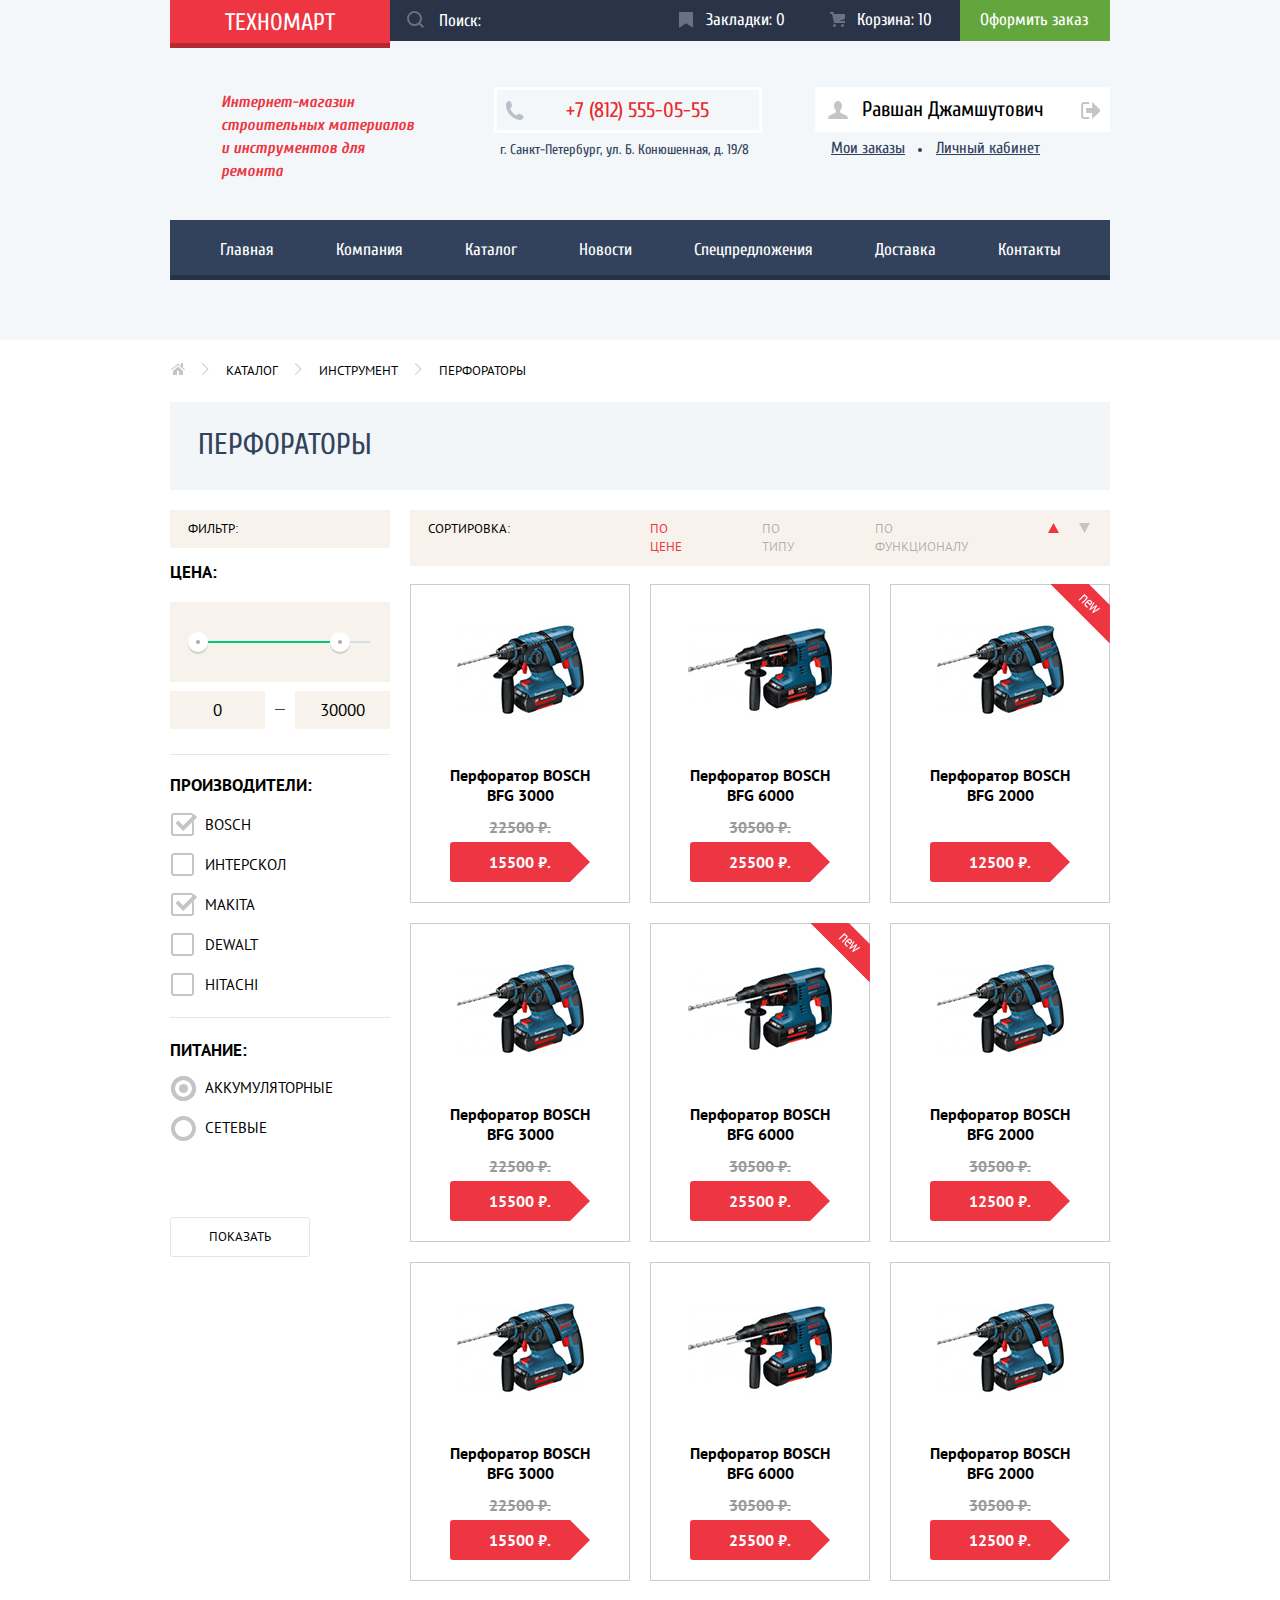
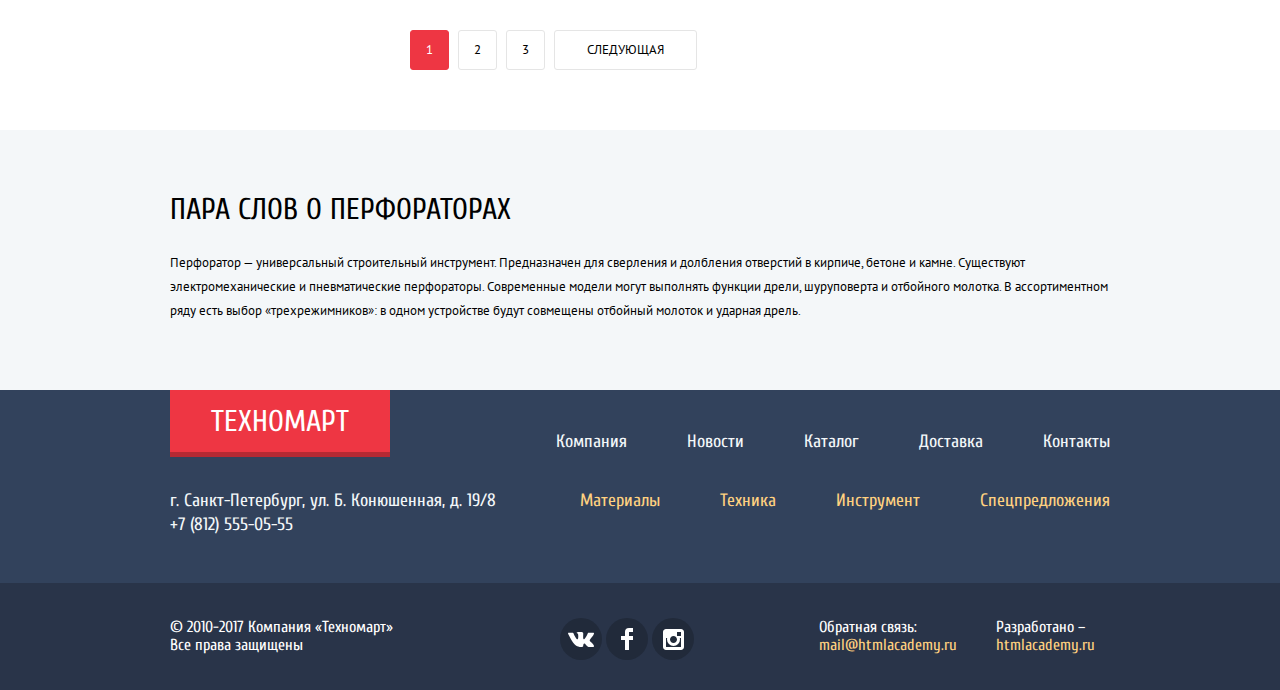
==== commit 12ecf67e: "правки" ====
--- a/catalog.html
+++ b/catalog.html
@@ -22,8 +22,8 @@
       </div>
       <div class="container">
         <div class="header-middle">
-          <h1 class="heading">Интернет-магазин строительных материалов и инструментов для ремонта</h1>
-          <div class="header-contacts">
+          <h1 class="heading-catalog">Интернет-магазин строительных материалов<br> и инструментов для ремонта</h1>
+          <div class="header-contacts catalog">
             <a href="tel:+78125550555">+7 (812) 555-05-55</a>
             <p>г. Санкт-Петербург, ул. Б. Конюшенная, д. 19/8</p>
           </div>
@@ -101,7 +101,7 @@
                 </div>
               </fieldset>
 
-              <fieldset class="filter-item">
+              <fieldset class="filter-brand">
                 <legend>Производители:</legend>
                 <ul>
                   <li class="filter-option">
@@ -127,7 +127,7 @@
                 </ul>
               </fieldset>
 
-              <fieldset class="filter-item">
+              <fieldset class="filter-power">
                 <legend>Питание:</legend>
                 <ul>
                   <li class="filter-option">
@@ -144,7 +144,7 @@
             </form>
           </section>
 
-          <section class="catalog-items">            
+          <section class="catalog-items">      
             <div class="sort">
               <h2>Сортировка:</h2>
               <ul class="sort-list">
--- a/css/style.css
+++ b/css/style.css
@@ -245,10 +245,10 @@
   background-color: #518534;
 }
 
-.heading {
+.heading-index {
   width: 200px;
   margin: 0;
-  margin-right: 55px;
+  margin-right: 43px;
   padding-left: 51px;
 
   font-size: 16px;
@@ -257,6 +257,18 @@
   font-style: italic;
 }
 
+.heading-catalog {
+  width: 200px;
+  margin: 0;
+  margin-right: 55px;
+  padding-left: 51px;
+
+  font-size: 16px;
+  line-height: 23px;
+  color: #ee3643;
+  font-style: italic;
+}
+
 .header-middle h1 {
   padding-top: 4px;
 }
@@ -264,19 +276,19 @@
 .header-contacts {
   display: flex;
   flex-direction: column;
-  margin-right: 50px;
+  margin-right: 36px;
 
   font-family: "Cuprum", Arial, sans-serif;
 }
 
-.header-contacts a {
+.catalog a {
   position: relative;
 
   width: auto;
-  padding-top: 9px;
+  padding-top: 10px;
   padding-right: 50px;
   padding-bottom: 9px;
-  padding-left: 65px;
+  padding-left: 69px;
 
   font-size: 21px;
   line-height: 21px;
@@ -286,11 +298,28 @@
   border: 3px solid #ffffff;
 }
 
-.header-contacts a::before {
+.index a {
+  position: relative;
+
+  width: auto;
+  padding-top: 10px;
+  padding-right: 50px;
+  padding-bottom: 9px;
+  padding-left: 62px;
+
+  font-size: 21px;
+  line-height: 21px;
+  text-align: center;
+  color: #e9292a;
+
+  border: 3px solid #ffffff;
+}
+
+.index a::before {
   content: "";
   position: absolute;
   top: 11px;
-  left: 8px;
+  left: 4px;
 
   width: 19px;
   height: 19px;
@@ -300,10 +329,34 @@
   background-position: 0 0;
 }
 
-.header-contacts p {
+.catalog a::before {
+  content: "";
+  position: absolute;
+  top: 11px;
+  left: 8px;
+
+  width: 19px;
+  height: 19px;
+
+  background-image: url("../img/sprites/icon-phone.svg");
+  background-repeat: no-repeat;
+  background-position: 0 0;
+}
+
+.catalog p {
   margin: 0;
   padding-top: 5px;
   padding-left: 6px;
+
+  font-size: 14px;
+  line-height: 24px;
+  color: #32425c;
+}
+
+.index p {
+  margin: 0;
+  padding-top: 5px;
+  padding-left: 0;
 
   font-size: 14px;
   line-height: 24px;
@@ -482,7 +535,10 @@
 
 .user-menu a {
   display: block;
-  padding: 10px 15px;
+  padding-top: 7px;
+  padding-right: 15px;
+  padding-bottom: 5px;
+  padding-left: 16px;
 
   color: #32425c;
   text-decoration: underline;
@@ -541,7 +597,7 @@
 .breadcrumbs-catalog li {
   position: relative;
 
-  margin-right: 15px;
+  margin-right: 17px;
 }
 
 .breadcrumbs-catalog svg {
@@ -1058,19 +1114,19 @@
 div.tab-frame input:nth-of-type(1):checked ~ .tab:nth-of-type(1) {
   background-image: url(../img/delivery.png);
   background-repeat: no-repeat;
-  background-position: top right;
+  background-position: bottom right;
 }
 
 div.tab-frame input:nth-of-type(2):checked ~ .tab:nth-of-type(2) {
   background-image: url(../img/warranty.png);
   background-repeat: no-repeat;
-  background-position: top right;
+  background-position: bottom right;
 }
 
 div.tab-frame input:nth-of-type(3):checked ~ .tab:nth-of-type(3) {
   background-image: url(../img/credit.png);
   background-repeat: no-repeat;
-  background-position: top right;
+  background-position: bottom right;
 }
 
 div.tab-frame input:nth-of-type(1):checked ~ .tab:nth-of-type(1),
@@ -1154,7 +1210,7 @@
 .header-block-main h2 {
   margin-top: 30px;
   margin-bottom: 30px;
-  margin-left: 26px;
+  margin-left: 24px;
 
   font-size: 30px;
   line-height: 30px;
@@ -1200,10 +1256,11 @@
 }
 
 .catalog-h1 h1 {
-  margin-top: 30px;
+  margin-top: 28px;
   margin-bottom: 30px;
-  margin-left: 30px;
-
+  margin-left: 28px;
+
+  font-weight: normal;
   font-size: 30px;
   line-height: 30px;
   text-transform: uppercase;
@@ -1244,7 +1301,7 @@
 .header-services {
   width: 398px;
   height: auto;
-  padding-top: 68px;
+  padding-top: 66px;
   padding-bottom: 62px;
 
   color: #000000;
@@ -1434,6 +1491,17 @@
   border-bottom: 1px solid #e5e5e5;
 }
 
+.container-filters .filter-brand {
+  width: 220px;
+  margin: 0;
+  margin-bottom: 17px;
+  padding: 0;
+  padding-bottom: 2px;
+
+  border: none;
+  border-bottom: 1px solid #e5e5e5;
+}
+
 .filter-item ul {
   margin: 0;
   padding: 0;
@@ -1442,6 +1510,35 @@
   line-height: 20px;
 }
 
+.filter-brand ul {
+  margin: 0;
+  padding: 0;
+  padding-top: 15px;
+
+  font-size: 15px;
+  line-height: 20px;
+}
+
+.container-filters .filter-power {
+  width: 220px;
+  margin: 0;
+  margin-bottom: 17px;
+  padding: 0;
+  padding-bottom: 2px;
+
+  border: none;
+  border-bottom: 1px solid #e5e5e5;
+}
+
+.filter-power ul {
+  margin: 0;
+  padding: 0;
+  padding-top: 13px;
+
+  font-size: 15px;
+  line-height: 20px;
+}
+
 .range-filter {
   width: 220px;
 }
@@ -1454,14 +1551,14 @@
 }
 
 .container-filters fieldset:nth-child(4) {
-  margin-bottom: 80px;
+  margin-bottom: 59px;
   padding-bottom: 0;
 
   border: none;
 }
 
 .filter-option {
-  margin-bottom: 15px;
+  margin-bottom: 20px;
   padding-left: 35px;
 }
 
@@ -1532,10 +1629,10 @@
 }
 
 .filter .filter-button {
-  padding-top: 15px;
-  padding-right: 39px;
-  padding-bottom: 14px;
-  padding-left: 39px;
+  padding-top: 10px;
+  padding-right: 38px;
+  padding-bottom: 10px;
+  padding-left: 38px;
 
   font-size: 13px;
   line-height: 18px;
@@ -1691,7 +1788,7 @@
   padding: 0;
 
   font-size: 16px;
-  font-family: "Open Sans", Arial, sans-serif;
+  font-family: "PT Sans", Arial, sans-serif;
   color: #000000;
 
   background-color: #ffffff;
@@ -1876,11 +1973,10 @@
   justify-content: space-between;
 }
 
-
 .footer-middle {
   display: flex;
   justify-content: space-between;
-  margin-bottom: 50px;
+  margin-bottom: 46px;
 }
 
 .footer-top {
@@ -2076,6 +2172,8 @@
   display: flex;
   flex-wrap: wrap;
   margin: 0;
+  margin-top: 29px;
+  margin-bottom: 60px;
   padding: 0;
 
   font-size: 13px;
@@ -2106,7 +2204,7 @@
 }
 
 .pagination-item {
-  margin-right: 10px;
+  margin-right: 9px;
 }
 
 .pagination-item:last-child {
@@ -2123,7 +2221,7 @@
 .description {
   width: 100%;
   padding-top: 65px;
-  padding-bottom: 70px;
+  padding-bottom: 67px;
 
   color: #000000;
 
@@ -2132,8 +2230,9 @@
 
 .description h2 {
   margin: 0;
-  margin-bottom: 30px;
-
+  margin-bottom: 26px;
+
+  font-weight: normal;
   font-size: 30px;
   line-height: 30px;
   text-transform: uppercase;
@@ -2150,7 +2249,7 @@
 .filter-h2 {
   margin: 0;
   margin-top: 20px;
-  margin-bottom: 13px;
+  margin-bottom: 9px;
   padding-top: 10px;
   padding-bottom: 10px;
   padding-left: 18px;
@@ -2168,7 +2267,7 @@
   display: flex;
   margin: 0;
   margin-top: 20px;
-  margin-bottom: 20px;
+  margin-bottom: 18px;
   padding-top: 10px;
   padding-bottom: 10px;
   padding-left: 18px;
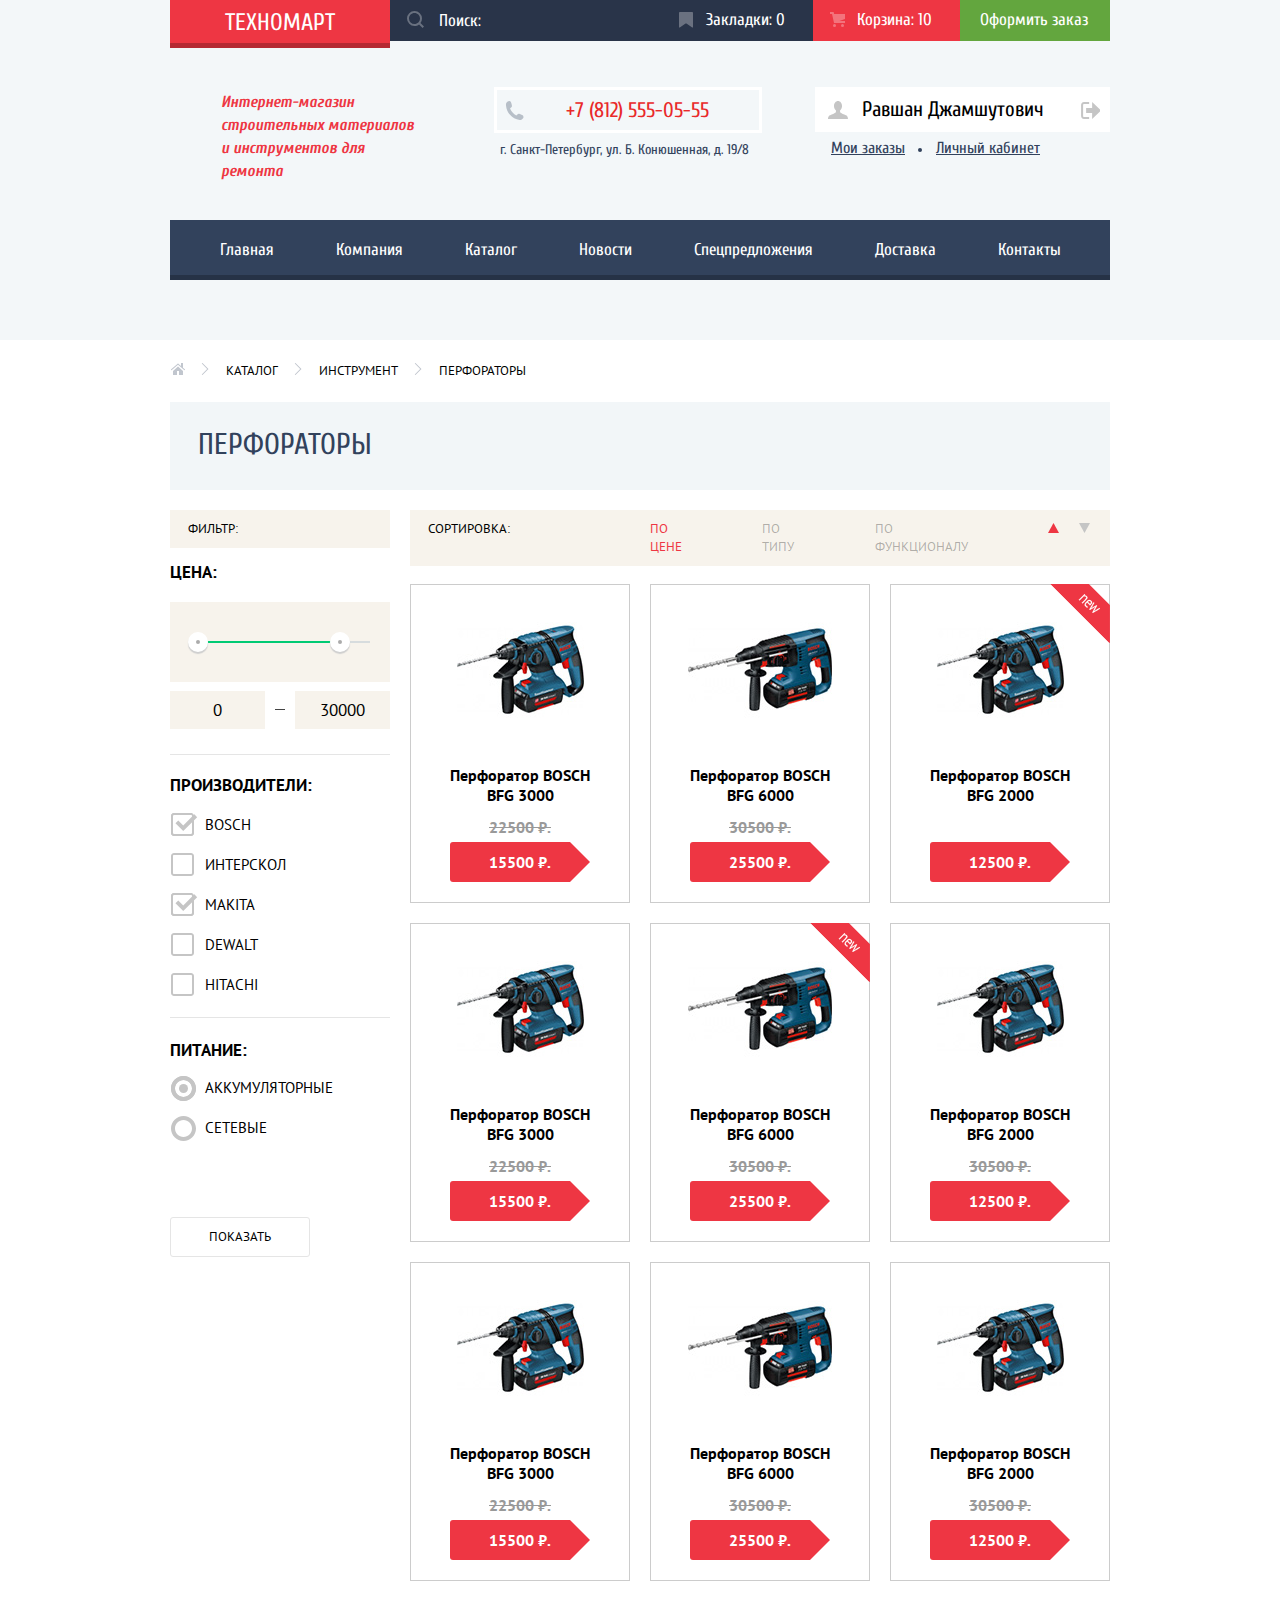
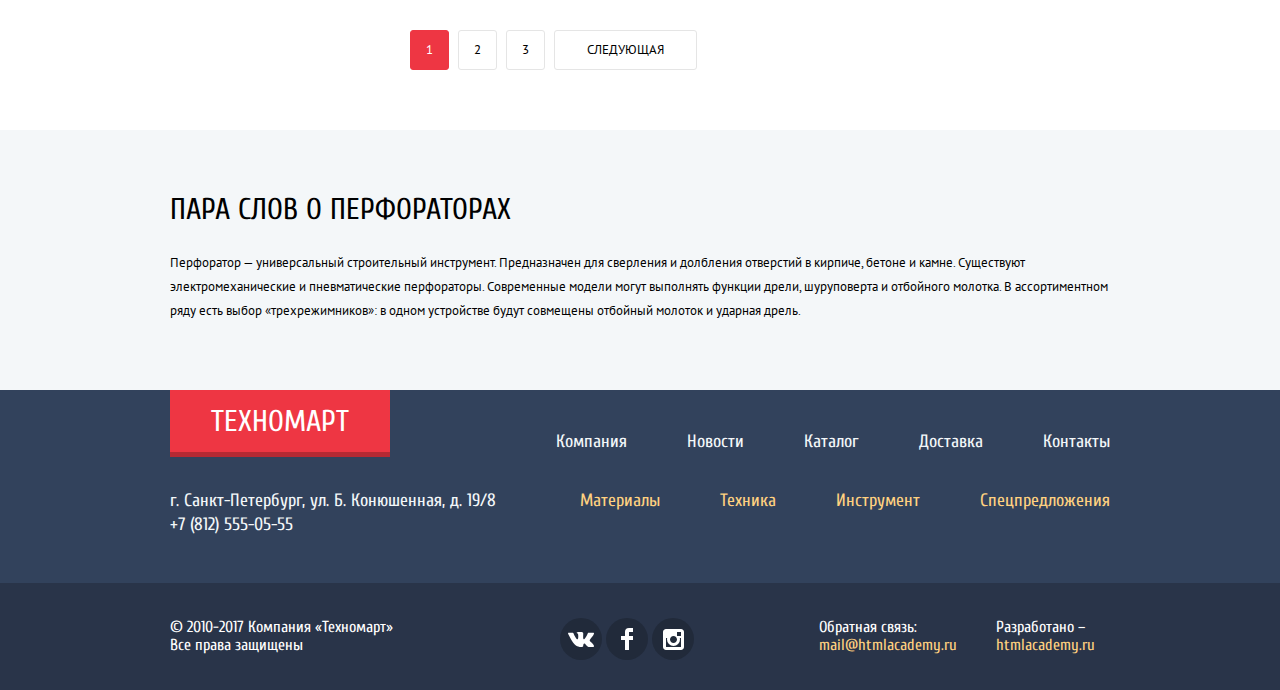
==== commit 412271c3: "js" ====
--- a/catalog.html
+++ b/catalog.html
@@ -16,7 +16,7 @@
             <button class="visually-hidden" type="submit">Найти</button>
           </form>
           <a class="book-cart" href="#">Закладки: 0</a>
-          <a class="book-cart cart" href="#">Корзина: 10</a>
+          <a class="book-cart cart active-cart" href="#">Корзина: 10</a>
           <a class="checkout" href="#">Оформить заказ</a>
         </div>
       </div>
--- a/css/style.css
+++ b/css/style.css
@@ -226,6 +226,12 @@
 
 .book-cart:focus::before {
   opacity: 0.5;
+}
+
+.header-top .active-cart {
+  color: #ffffff;
+
+  background-color: #ee3643;
 }
 
 .checkout {
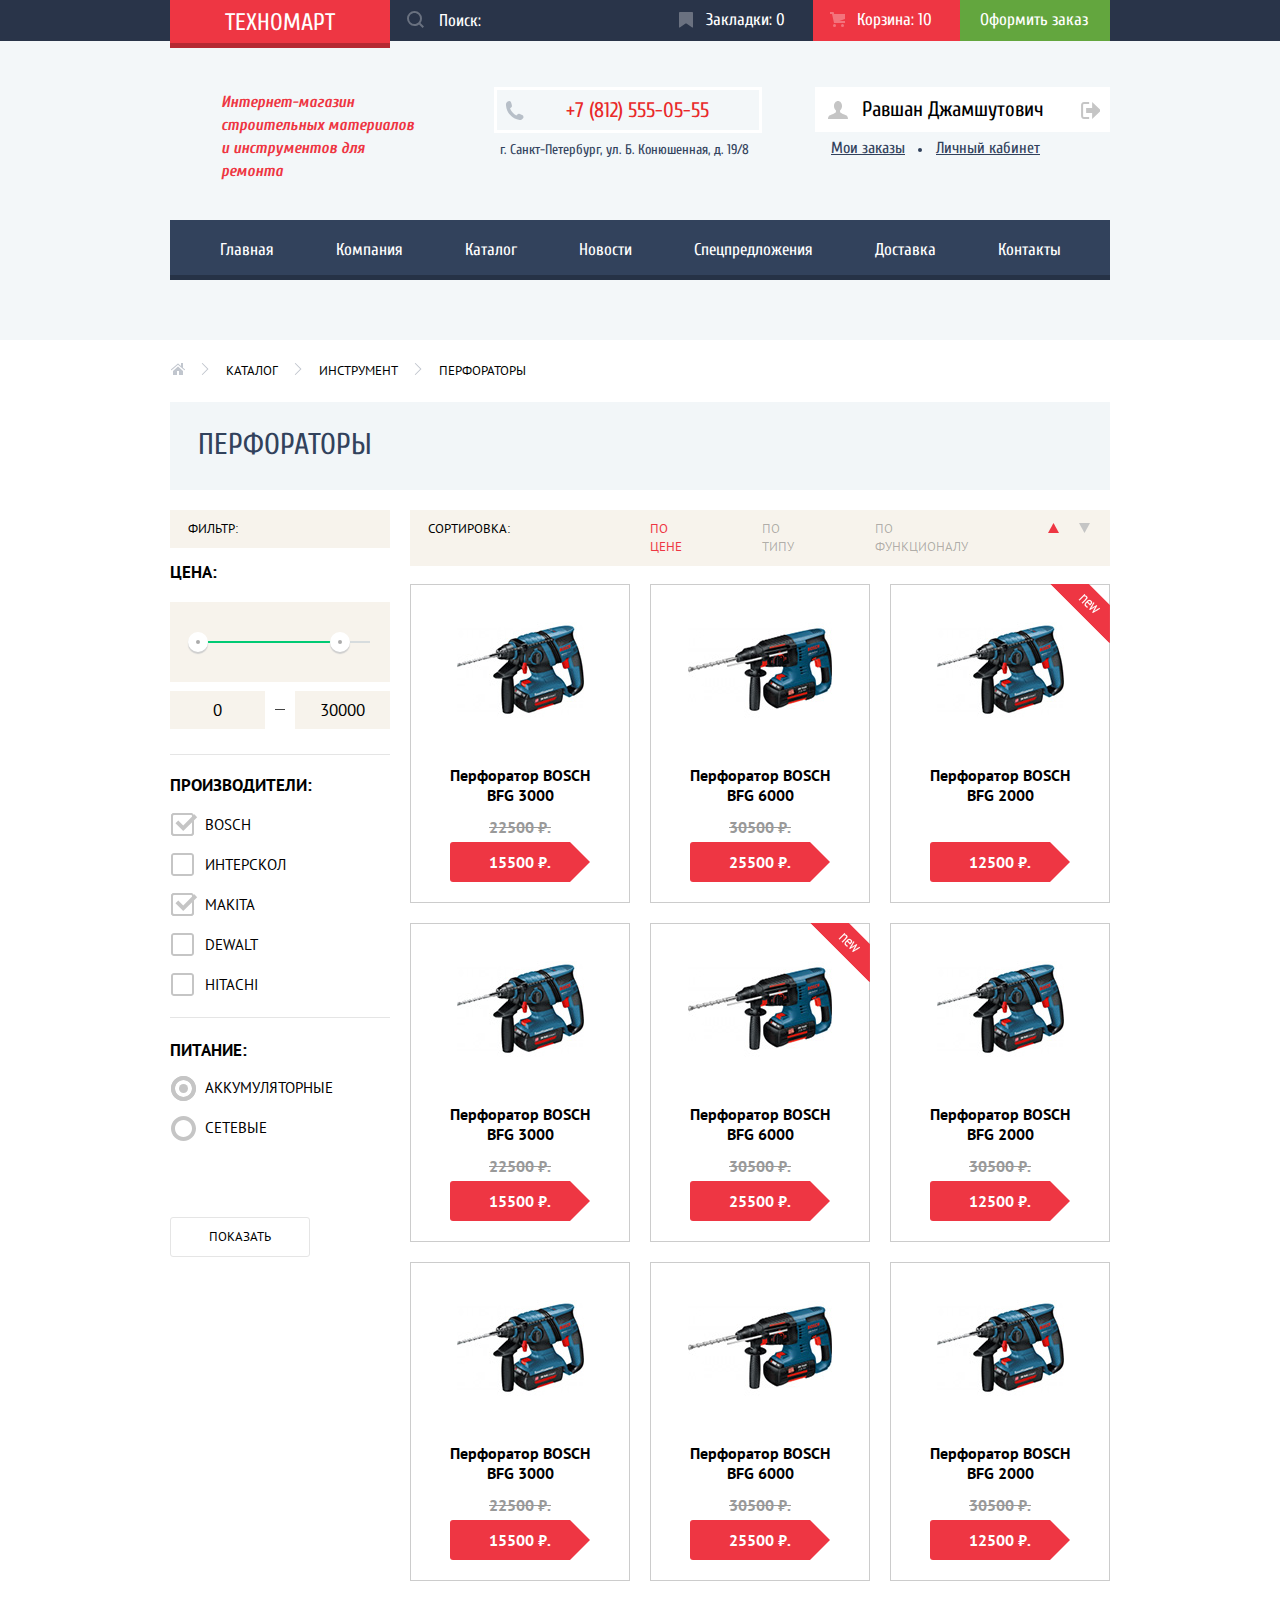
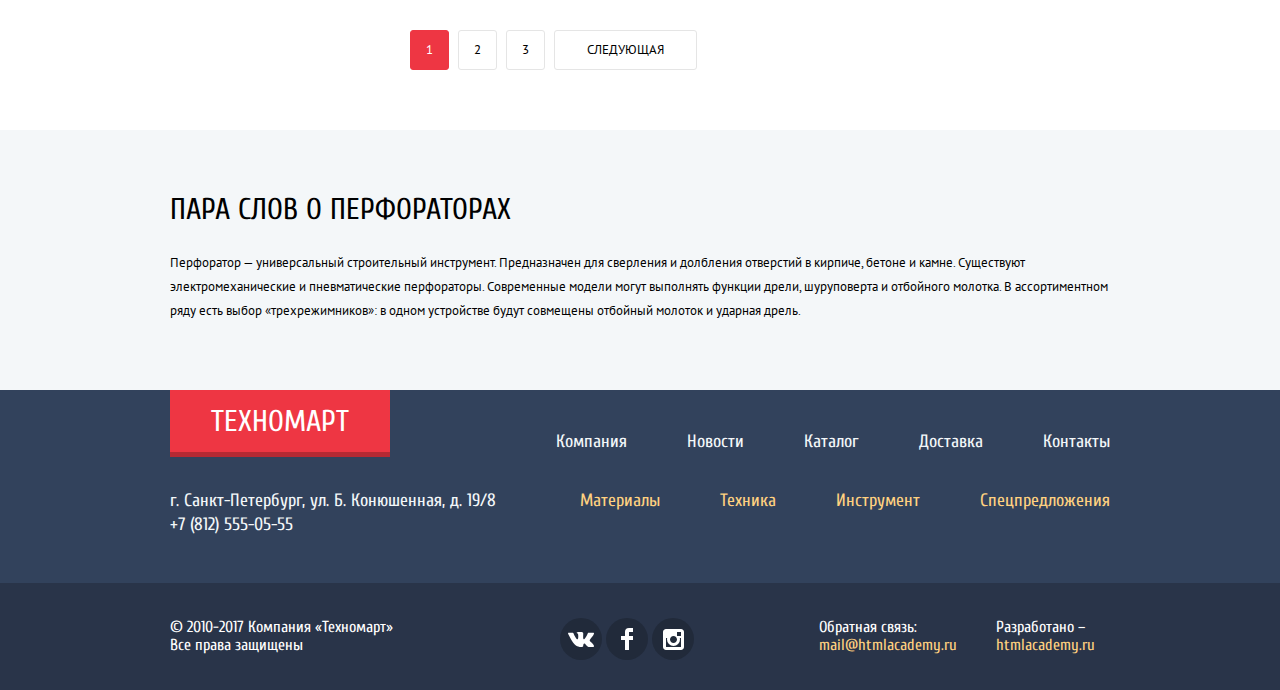
==== commit 8b34a319: "pravki" ====
--- a/catalog.html
+++ b/catalog.html
@@ -7,50 +7,51 @@
     <link href="css/style.css" rel="stylesheet">
   </head>
   <body>    
-    <header class="main-header">
-      <div class="container">
-        <div class="header-top">
-          <a class="header-logo" href="index.html">Техномарт</a>
-          <form class="search">
-            <input class="input" type="text" placeholder="Поиск:">
-            <button class="visually-hidden" type="submit">Найти</button>
-          </form>
-          <a class="book-cart" href="#">Закладки: 0</a>
-          <a class="book-cart cart active-cart" href="#">Корзина: 10</a>
-          <a class="checkout" href="#">Оформить заказ</a>
-        </div>
-      </div>
-      <div class="container">
-        <div class="header-middle">
-          <h1 class="heading-catalog">Интернет-магазин строительных материалов<br> и инструментов для ремонта</h1>
-          <div class="header-contacts catalog">
-            <a href="tel:+78125550555">+7 (812) 555-05-55</a>
-            <p>г. Санкт-Петербург, ул. Б. Конюшенная, д. 19/8</p>
+    <header class="main-header">      
+        <div class="ilove-divatoz">
+          <div class="container">
+            <div class="header-top">
+            <a class="header-logo" href="index.html">Техномарт</a>
+            <form class="search">
+                <input class="input" type="text" placeholder="Поиск:">
+                <button class="visually-hidden" type="submit">Найти</button>
+            </form>
+            <a class="book-cart" href="#">Закладки: 0</a>
+            <a class="book-cart cart active-cart" href="#">Корзина: 10</a>
+            <a class="checkout" href="#">Оформить заказ</a>
+            </div>
           </div>
-          <div class="menu">
-            <ul class="user-menu-exit">
-              <li><a class="catalog-user-name" href="#">Равшан Джамшутович</a></li>
-              <li><a class="catalog-user-logout" href="#"></a></li>
+        </div>      
+        <div class="container">
+          <div class="header-middle">
+            <h1 class="heading-catalog">Интернет-магазин строительных материалов<br> и инструментов для ремонта</h1>
+            <div class="header-contacts catalog">
+              <a href="tel:+78125550555">+7 (812) 555-05-55</a>
+              <p>г. Санкт-Петербург, ул. Б. Конюшенная, д. 19/8</p>
+            </div>
+            <div class="menu">
+              <ul class="user-menu-exit">
+                <li><a class="catalog-user-name" href="#">Равшан Джамшутович</a></li>
+                <li><a class="catalog-user-logout" href="#"></a></li>
+              </ul>
+              <ul class="user-menu">
+                <li><a href="#">Мои заказы</a></li>
+                <li><a href="#">Личный кабинет</a></li>
+              </ul>
+            </div>
+          </div>        
+          <nav class="main-navigation">
+            <ul class="header-top-navigation">
+              <li><a href="index.html">Главная</a></li>
+              <li><a href="about-us.html">Компания</a></li>
+              <li><a>Каталог</a></li>
+              <li><a href="news.html">Новости</a></li>
+              <li><a href="special-offers.html">Спецпредложения</a></li>
+              <li><a href="delivery.html">Доставка</a></li>
+              <li><a href="contacts.html">Контакты</a></li>
             </ul>
-            <ul class="user-menu">
-              <li><a href="#">Мои заказы</a></li>
-              <li><a href="#">Личный кабинет</a></li>
-            </ul>
-          </div>
-        </div>
-      </div>
-      <div class="container">
-        <nav class="main-navigation">
-          <ul class="header-top-navigation">
-            <li><a href="index.html">Главная</a></li>
-            <li><a href="about-us.html">Компания</a></li>
-            <li><a>Каталог</a></li>
-            <li><a href="news.html">Новости</a></li>
-            <li><a href="special-offers.html">Спецпредложения</a></li>
-            <li><a href="delivery.html">Доставка</a></li>
-            <li><a href="contacts.html">Контакты</a></li>
-          </ul>
-        </nav>
+          </nav>
+        </div>
       </div>
     </header>
     
@@ -347,6 +348,7 @@
         <a class="modal-cart-button" href="#" tabindex="0">Продолжить покупки</a>
       </div>
       <button class="modal-close" type="button">Закрыть</button>
-    </section>    
+    </section>
+    <script src="js/script.js"></script>
   </body>
 </html>--- a/css/style.css
+++ b/css/style.css
@@ -57,6 +57,12 @@
   padding-bottom: 60px;
 
   background-color: #f3f7f9;
+}
+
+.ilove-divatoz {
+  width: 100%;
+
+  background-color: #293449;
 }
 
 .header-top {
@@ -993,7 +999,7 @@
 #product-2:checked ~ .slider-controls .slider-controls-item--2::before {
   content: "";
   position: absolute;
-  top: 5px;
+  top: 0;
   left: 0;
   z-index: 2;
 
@@ -2342,7 +2348,7 @@
 
 .modal {
   position: fixed;
-  z-index: 3;
+  z-index: 5;
 
   color: #000000;
 
@@ -2455,7 +2461,7 @@
   top: 200px;
   left: 50%;
 
-  display: flex;
+  display: none;
   flex-direction: row;
   justify-content: space-between;
   align-items: center;
@@ -2593,14 +2599,55 @@
   border: none;
 }
 
-.overlay {
-  position: fixed;
-  top: 0;
-  left: 0;
-  z-index: 0;
-
-  width: 100%;
-  height: 100%;
-
-  background: rgba(255, 255, 255, 0.1);
-}
+/* animation */
+
+@keyframes bounce {
+  0% {
+    transform: translateY(-2000px);
+  }
+  70% {
+    transform: translateY(30px);
+  }
+  90% {
+    transform: translateY(-10px);
+  }
+  100% {
+    transform: translateY(0);
+  }
+}
+
+.modal-show {
+  display: block;
+
+  animation-name: bounce;
+  animation-duration: 0.6s;
+}
+
+@keyframes shake {
+  0%,
+  100% {
+    transform: translateX(0);
+  }
+  10%,
+  30%,
+  50%,
+  70%,
+  90% {
+    transform: translateX(-10px);
+  }
+  20%,
+  40%,
+  60%,
+  80% {
+    transform: translateX(10px);
+  }
+}
+
+.modal-error {
+  animation-name: shake;
+  animation-duration: 0.6s;
+}
+
+.modal-show {
+  display: flex;
+}
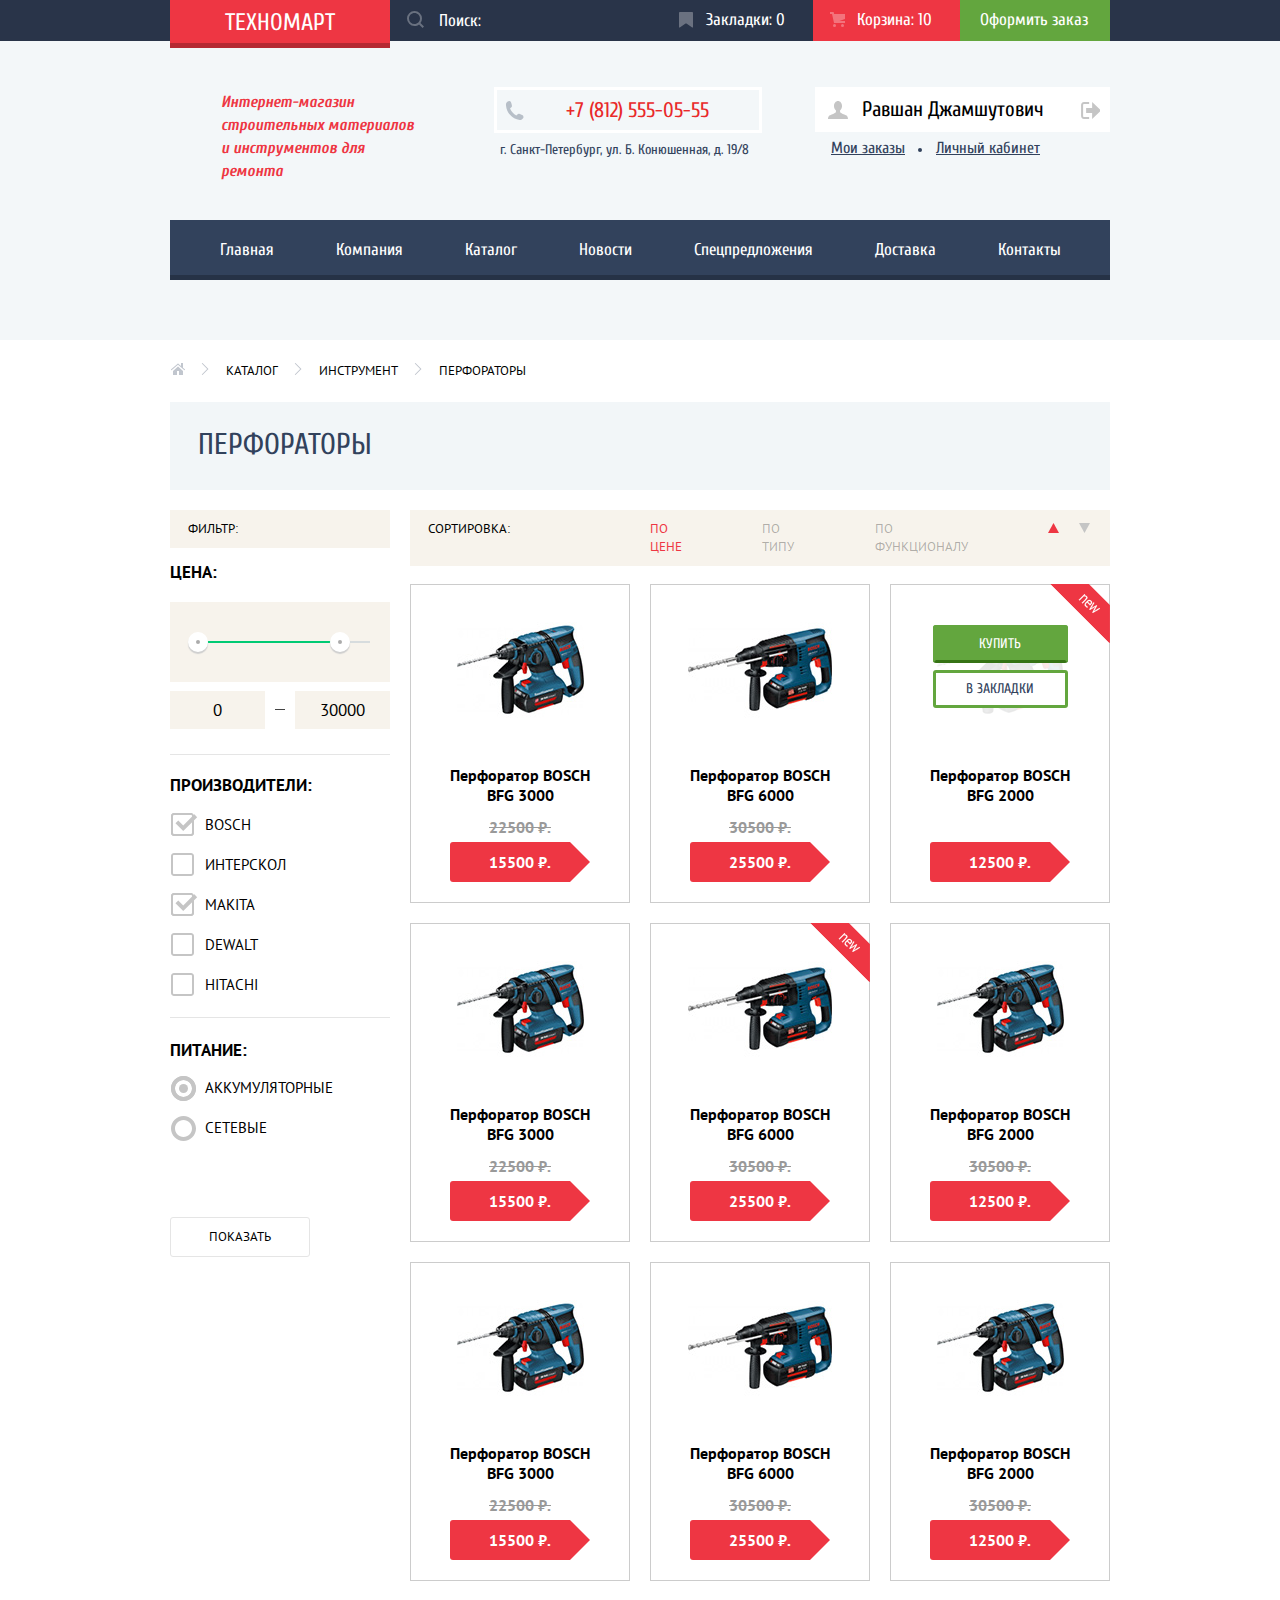
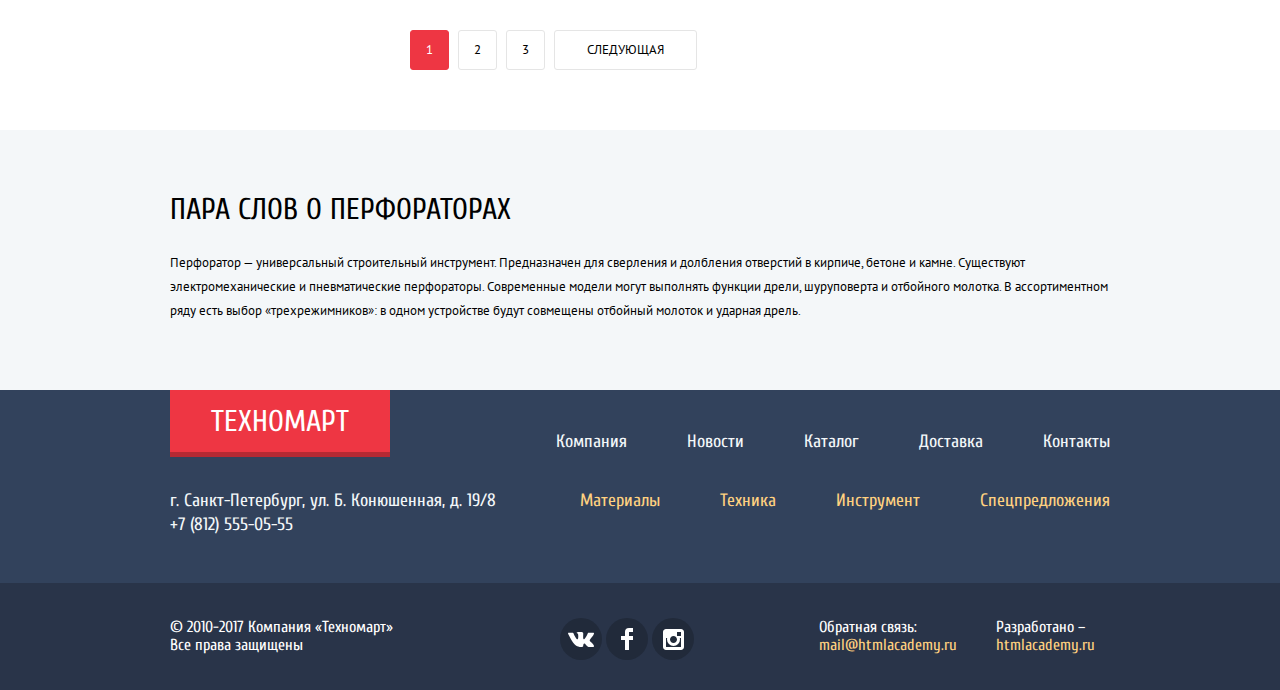
==== commit 13b15aca: "opyat kakie-to pravki" ====
--- a/catalog.html
+++ b/catalog.html
@@ -58,7 +58,7 @@
     <div class="container">
       <ul class="breadcrumbs-catalog">
         <li>
-          <a href="index.html"><svg class="home" xmlns="http://www.w3.org/2000/svg" width="15" height="12" viewBox="0 0 15 12"><g fill="#C1C6CE"><path d="M3 8v4h4V8h2v4h4V8L8 3.516z"/><path d="M14.831 6.365L13 4.751V0h-2v2.987L8.332.635c-.02-.017-.043-.023-.064-.037a.465.465 0 0 0-.08-.047.551.551 0 0 0-.095-.024C8.062.521 8.032.515 8 .515c-.031 0-.061.006-.092.012a.46.46 0 0 0-.095.025c-.028.011-.053.029-.08.046-.021.014-.045.02-.064.037l-6.498 5.73a.501.501 0 0 0 .33.875.497.497 0 0 0 .331-.125L8 1.677l6.169 5.438a.501.501 0 0 0 .662-.75z"/></g></svg></a><svg xmlns="http://www.w3.org/2000/svg" width="8" height="12" viewBox="0 0 8 12"><path fill="#C1C6CE" d="M7.237 5.642L1.729.133a.506.506 0 1 0-.716.716L6.163 6l-5.151 5.15a.507.507 0 0 0 .716.717l5.509-5.509a.504.504 0 0 0 0-.716z"/></svg>
+          <a href="index.html" aria-label="На главную"><svg class="home" xmlns="http://www.w3.org/2000/svg" width="15" height="12" viewBox="0 0 15 12"><g fill="#C1C6CE"><path d="M3 8v4h4V8h2v4h4V8L8 3.516z"/><path d="M14.831 6.365L13 4.751V0h-2v2.987L8.332.635c-.02-.017-.043-.023-.064-.037a.465.465 0 0 0-.08-.047.551.551 0 0 0-.095-.024C8.062.521 8.032.515 8 .515c-.031 0-.061.006-.092.012a.46.46 0 0 0-.095.025c-.028.011-.053.029-.08.046-.021.014-.045.02-.064.037l-6.498 5.73a.501.501 0 0 0 .33.875.497.497 0 0 0 .331-.125L8 1.677l6.169 5.438a.501.501 0 0 0 .662-.75z"/></g></svg></a><svg xmlns="http://www.w3.org/2000/svg" width="8" height="12" viewBox="0 0 8 12"><path fill="#C1C6CE" d="M7.237 5.642L1.729.133a.506.506 0 1 0-.716.716L6.163 6l-5.151 5.15a.507.507 0 0 0 .716.717l5.509-5.509a.504.504 0 0 0 0-.716z"/></svg>
         </li>
         <li>
           <a href="catalog.html">Каталог</a><svg xmlns="http://www.w3.org/2000/svg" width="8" height="12" viewBox="0 0 8 12"><path fill="#C1C6CE" d="M7.237 5.642L1.729.133a.506.506 0 1 0-.716.716L6.163 6l-5.151 5.15a.507.507 0 0 0 .716.717l5.509-5.509a.504.504 0 0 0 0-.716z"/></svg>
@@ -152,8 +152,8 @@
                 <li><a class="by-price" href="#">по цене</a></li>
                 <li><a class="type" href="#">по типу</a></li>
                 <li><a class="by-functionality" href="#">по функционалу</a></li>
-                <li><a class="up" href="#"><svg xmlns="http://www.w3.org/2000/svg" width="11" height="10" viewBox="0 0 11 10"><path fill="#ee3643" d="M5.5 0L0 10h11z"/></svg></a></li>
-                <li><a class="down" href="#"><svg xmlns="http://www.w3.org/2000/svg" width="11" height="10" viewBox="0 0 11 10"><path fill="#c5c5c5" d="M5.5 10L0 0h11"/></svg></a></li>
+                <li><a class="up" href="#" aria-label="Вверх"><svg xmlns="http://www.w3.org/2000/svg" width="11" height="10" viewBox="0 0 11 10"><path fill="#ee3643" d="M5.5 0L0 10h11z"/></svg></a></li>
+                <li><a class="down" href="#" aria-label="Вниз"><svg xmlns="http://www.w3.org/2000/svg" width="11" height="10" viewBox="0 0 11 10"><path fill="#c5c5c5" d="M5.5 10L0 0h11"/></svg></a></li>
               </ul>
             </div>
 
--- a/css/style.css
+++ b/css/style.css
@@ -848,6 +848,14 @@
   text-transform: uppercase;
 
   background-color: rgba(0, 0, 0, 0.1);
+}
+
+.promo-list-right a:hover {
+  background-color: rgba(0, 0, 0, 0.2);
+}
+
+.promo-list-right a:active {
+  background-color: rgba(0, 0, 0, 0.3);
 }
 
 .promo-list-right {
@@ -976,12 +984,14 @@
 }
 
 .slider-item:nth-child(1) {
+  background-color: #444444;
   background-image: url("../img/ravshan.jpg");
   background-repeat: no-repeat;
   background-position: center;
 }
 
 .slider-item:nth-child(2) {
+  background-color: #444444;
   background-image: url("../img/jamshut.jpg");
   background-repeat: no-repeat;
   background-position: center;
@@ -1806,6 +1816,11 @@
   background-color: #ffffff;
 }
 
+.goods .row {
+  display: flex;
+  margin-right: -20px;
+}
+
 .catalog-items .row {
   display: flex;
   margin-right: -20px;
@@ -1923,6 +1938,10 @@
 
 .catalog-item .actions {
   display: none;
+}
+
+.catalog-item:nth-child(3) .actions {
+  display: block;
 }
 
 .catalog-item:hover .actions {
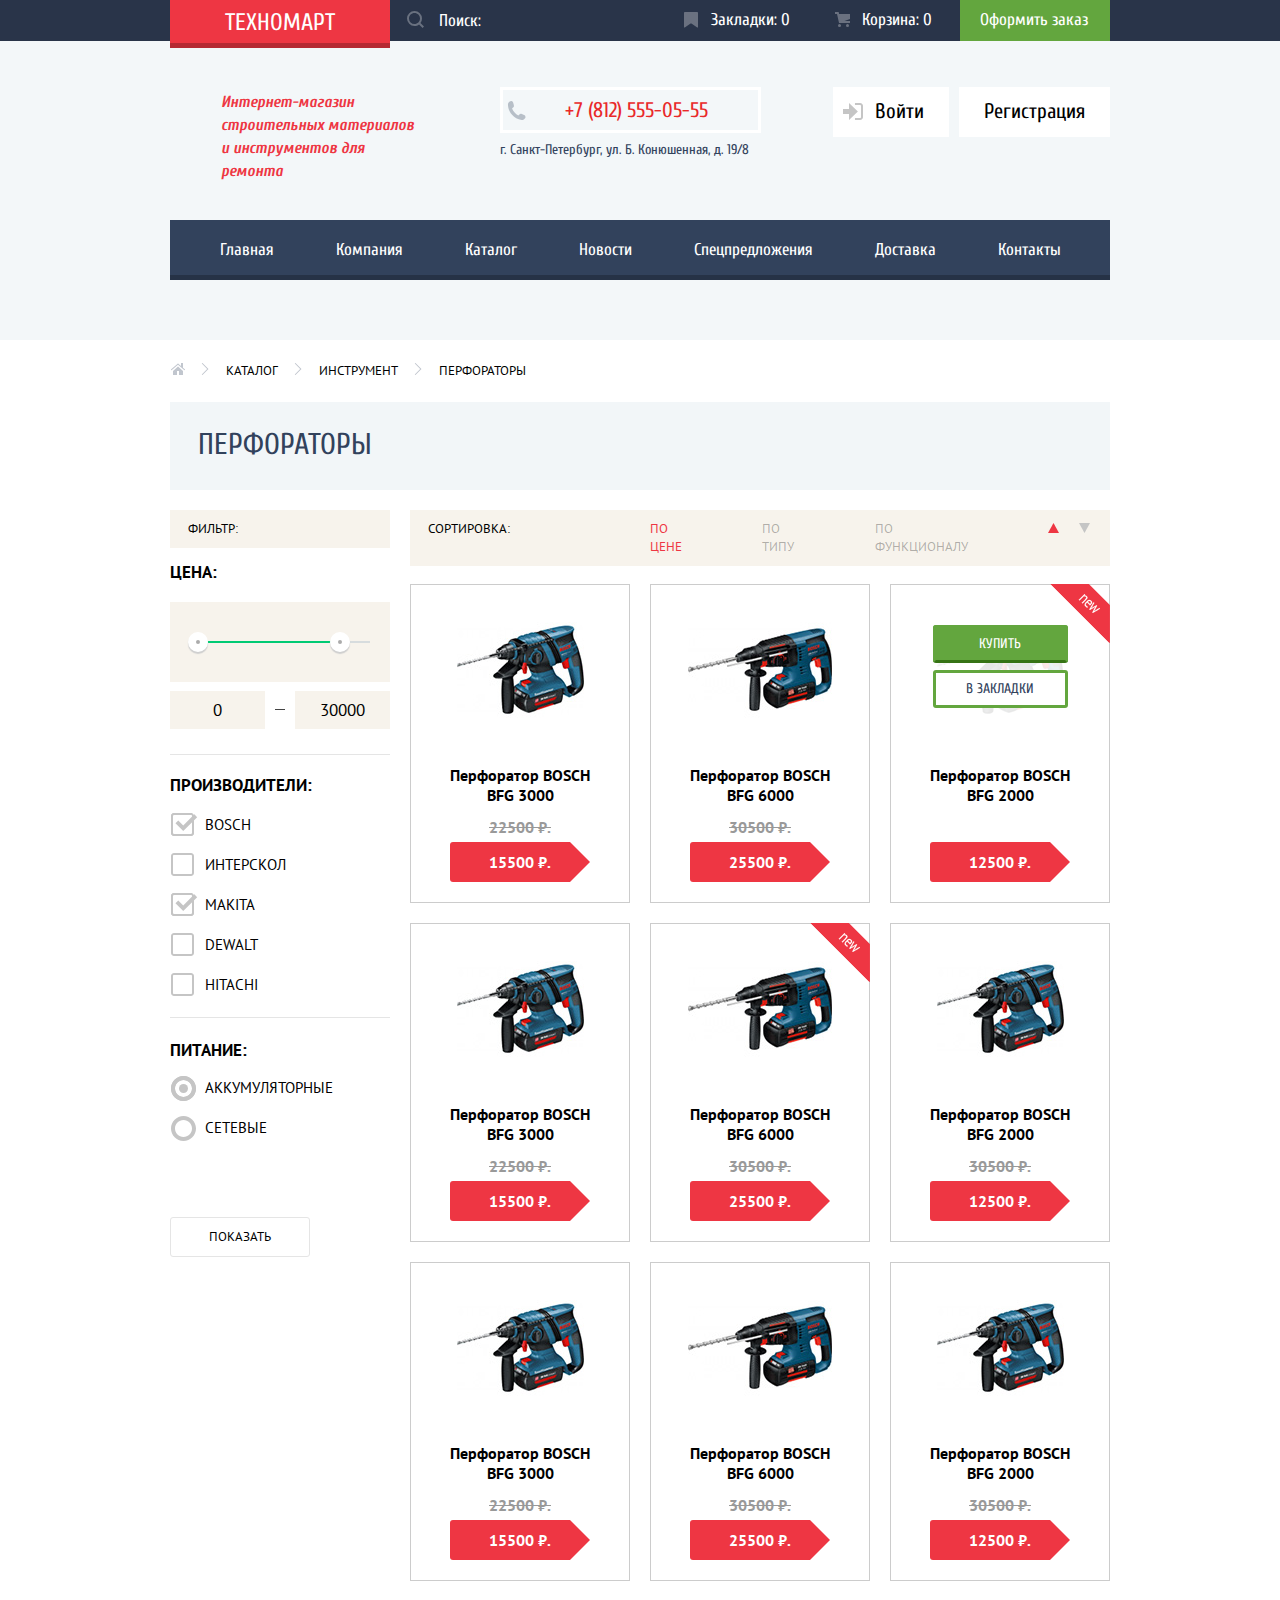
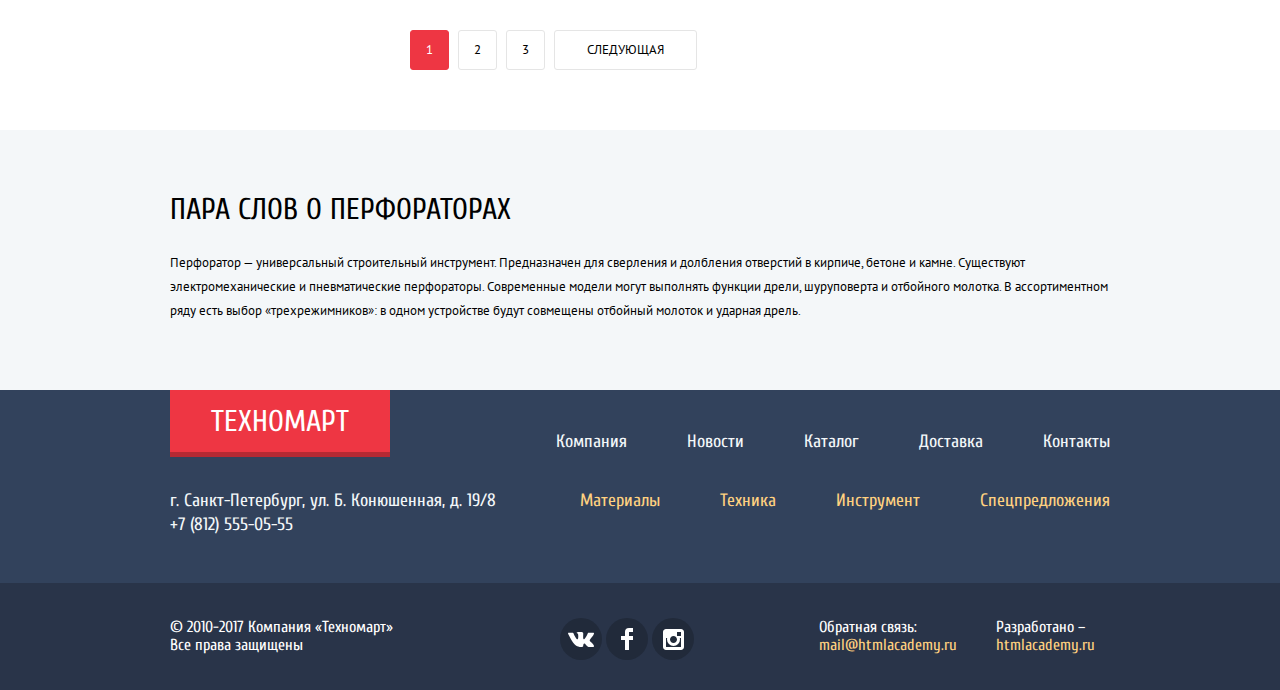
==== commit 4ecc79ab: "- </div>" ====
--- a/catalog.html
+++ b/catalog.html
@@ -6,52 +6,47 @@
     <link href="css/normalize.css" rel="stylesheet">
     <link href="css/style.css" rel="stylesheet">
   </head>
-  <body>    
-    <header class="main-header">      
-        <div class="ilove-divatoz">
-          <div class="container">
-            <div class="header-top">
-            <a class="header-logo" href="index.html">Техномарт</a>
+  <body>
+    <header class="main-header">
+      <div class="ilove-divatoz">
+        <div class="container">
+          <div class="header-top">
+            <a class="header-logo">Техномарт</a>
             <form class="search">
-                <input class="input" type="text" placeholder="Поиск:">
-                <button class="visually-hidden" type="submit">Найти</button>
+              <input class="input" type="text" placeholder="Поиск:">
+              <button class="visually-hidden" type="submit">Найти</button>
             </form>
             <a class="book-cart" href="#">Закладки: 0</a>
-            <a class="book-cart cart active-cart" href="#">Корзина: 10</a>
+            <a class="book-cart cart" href="#">Корзина: 0</a>
             <a class="checkout" href="#">Оформить заказ</a>
-            </div>
           </div>
-        </div>      
-        <div class="container">
-          <div class="header-middle">
-            <h1 class="heading-catalog">Интернет-магазин строительных материалов<br> и инструментов для ремонта</h1>
-            <div class="header-contacts catalog">
-              <a href="tel:+78125550555">+7 (812) 555-05-55</a>
-              <p>г. Санкт-Петербург, ул. Б. Конюшенная, д. 19/8</p>
-            </div>
-            <div class="menu">
-              <ul class="user-menu-exit">
-                <li><a class="catalog-user-name" href="#">Равшан Джамшутович</a></li>
-                <li><a class="catalog-user-logout" href="#"></a></li>
-              </ul>
-              <ul class="user-menu">
-                <li><a href="#">Мои заказы</a></li>
-                <li><a href="#">Личный кабинет</a></li>
-              </ul>
-            </div>
-          </div>        
-          <nav class="main-navigation">
-            <ul class="header-top-navigation">
-              <li><a href="index.html">Главная</a></li>
-              <li><a href="about-us.html">Компания</a></li>
-              <li><a>Каталог</a></li>
-              <li><a href="news.html">Новости</a></li>
-              <li><a href="special-offers.html">Спецпредложения</a></li>
-              <li><a href="delivery.html">Доставка</a></li>
-              <li><a href="contacts.html">Контакты</a></li>
-            </ul>
-          </nav>
-        </div>
+        </div>
+      </div>
+      <div class="container">
+        <div class="header-middle">
+          <h1 class="heading-index">Интернет-магазин строительных материалов<br> и инструментов для ремонта</h1>
+          <div class="header-contacts index">
+            <a href="tel:+78125550555">+7 (812) 555-05-55</a>
+            <p>г. Санкт-Петербург, ул. Б. Конюшенная, д. 19/8</p>
+          </div>
+          <ul class="user-login">
+            <li><a class="enter" href="#">Войти</a></li>
+            <li><a href="#">Регистрация</a></li>
+          </ul>
+        </div>
+      </div>
+      <div class="container">
+        <nav class="main-navigation">
+          <ul class="header-top-navigation">
+            <li><a>Главная</a></li>
+            <li><a href="#">Компания</a></li>
+            <li><a href="catalog.html">Каталог</a></li>
+            <li><a href="#">Новости</a></li>
+            <li><a href="#">Спецпредложения</a></li>
+            <li><a href="#">Доставка</a></li>
+            <li><a href="#">Контакты</a></li>
+          </ul>
+        </nav>
       </div>
     </header>
     
@@ -182,7 +177,7 @@
                 <div class="old-price">30500 ₽.</div>
                 <div class="new-price">25500 ₽.</div>
               </div>
-              <div class="catalog-item">
+              <div class="catalog-item catalog-item-active">
                 <div class="flag flag-new">Новинка</div>
                 <div class="actions">
                   <a class="buy" href="#">Купить</a>
@@ -351,4 +346,4 @@
     </section>
     <script src="js/script.js"></script>
   </body>
-</html>+</html>
--- a/css/style.css
+++ b/css/style.css
@@ -1940,7 +1940,7 @@
   display: none;
 }
 
-.catalog-item:nth-child(3) .actions {
+.catalog-item-active .actions {
   display: block;
 }
 
